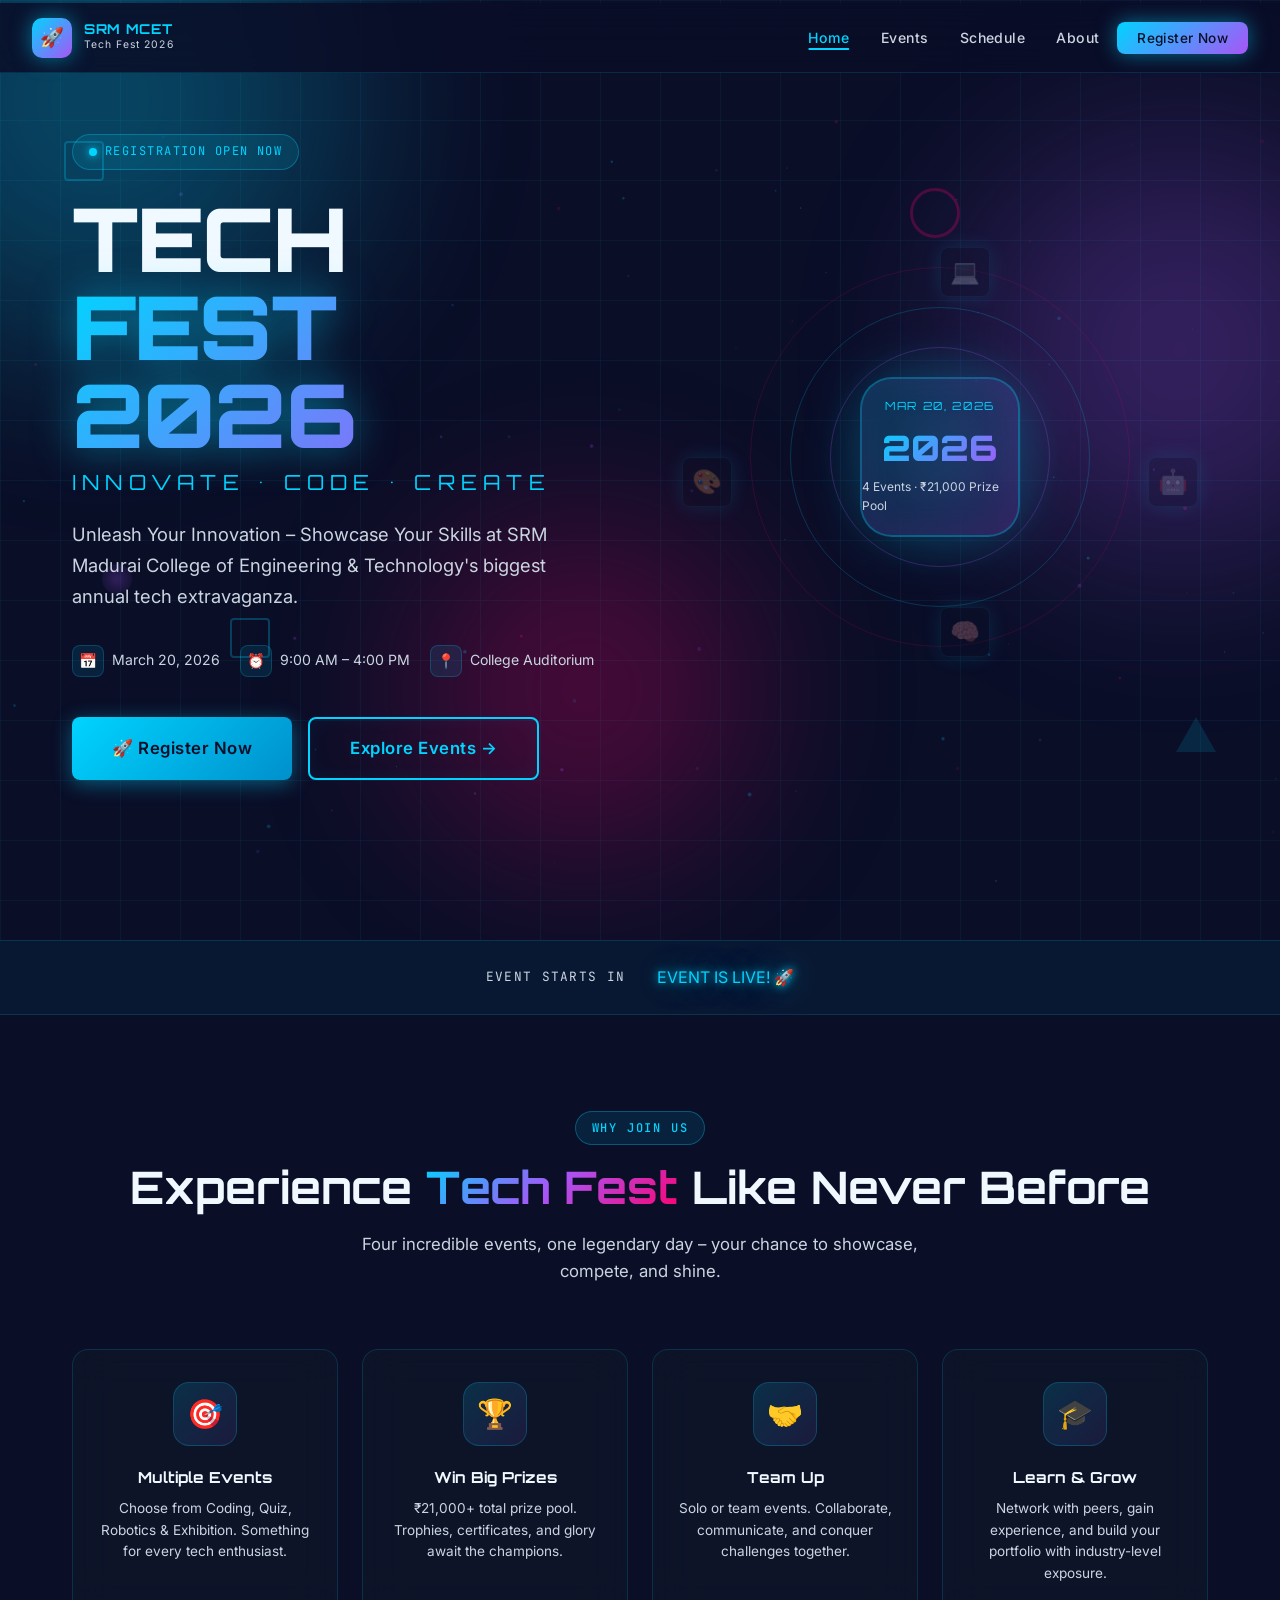
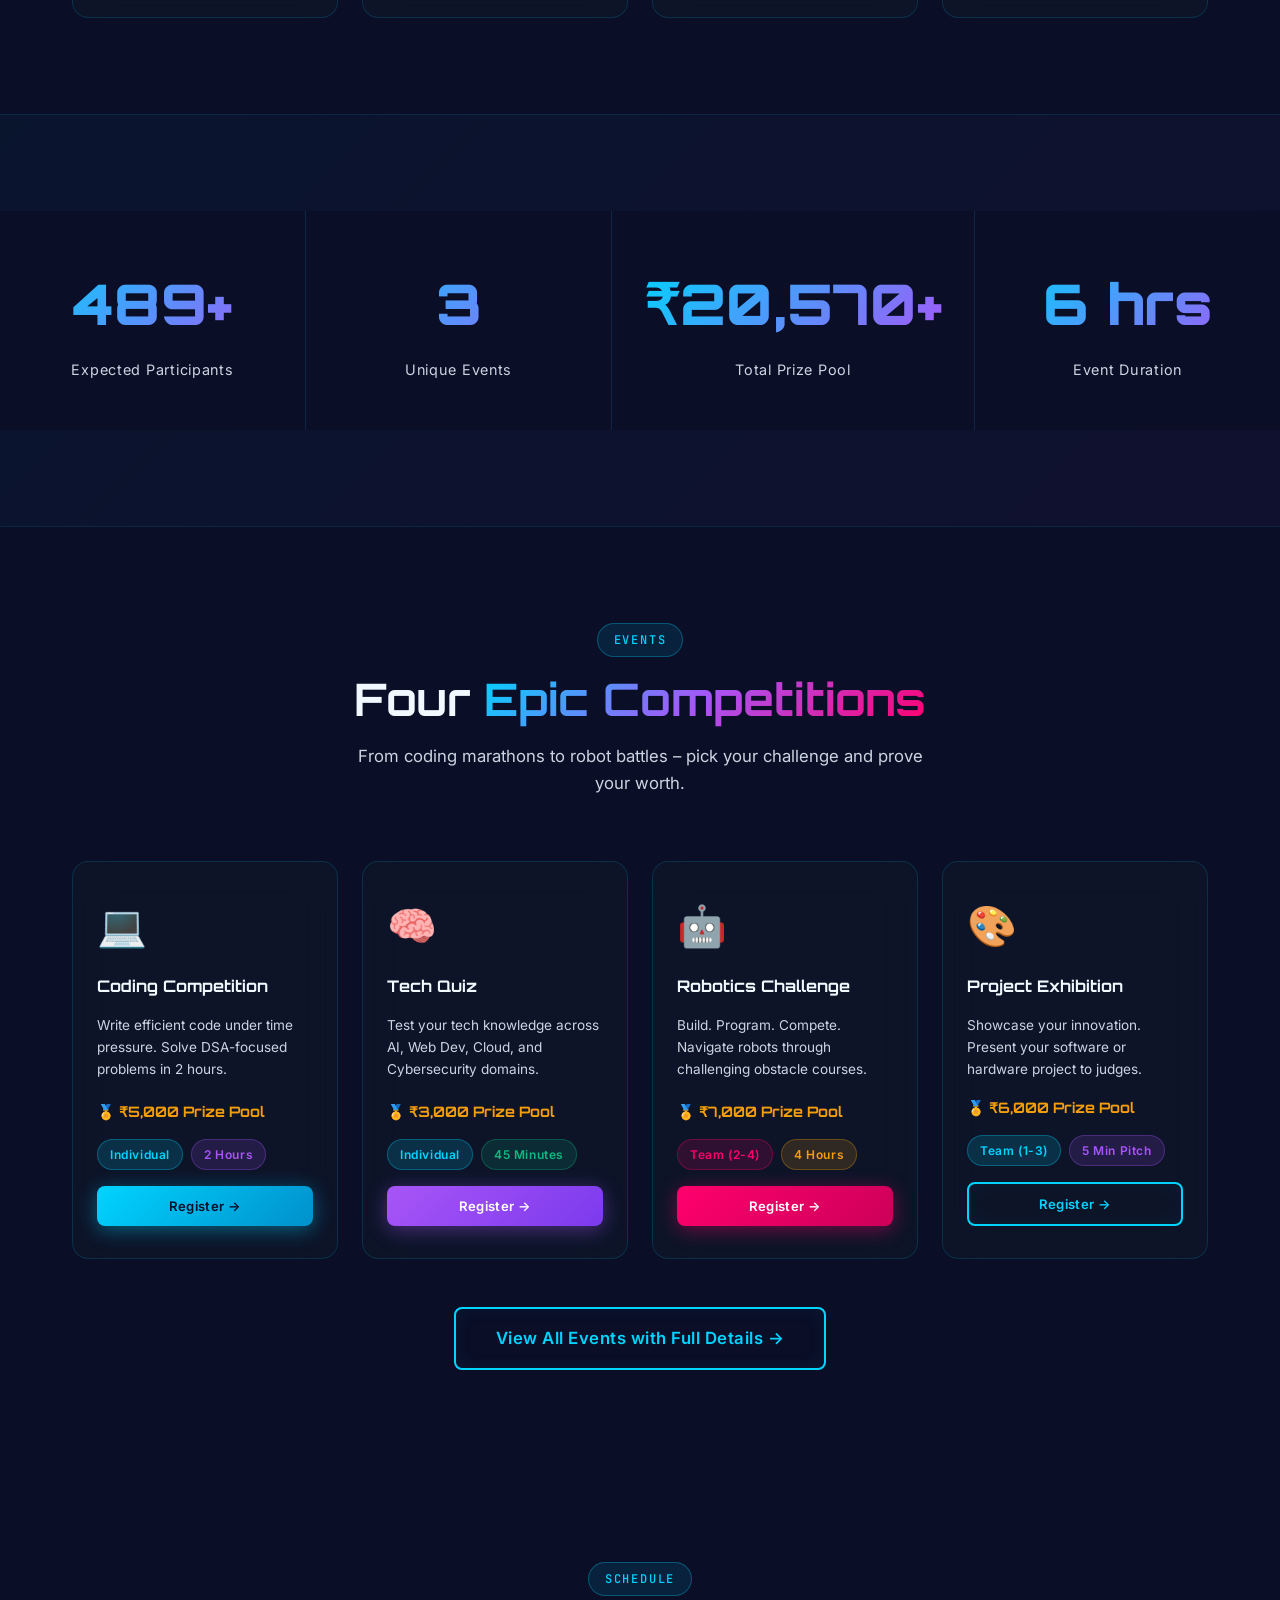
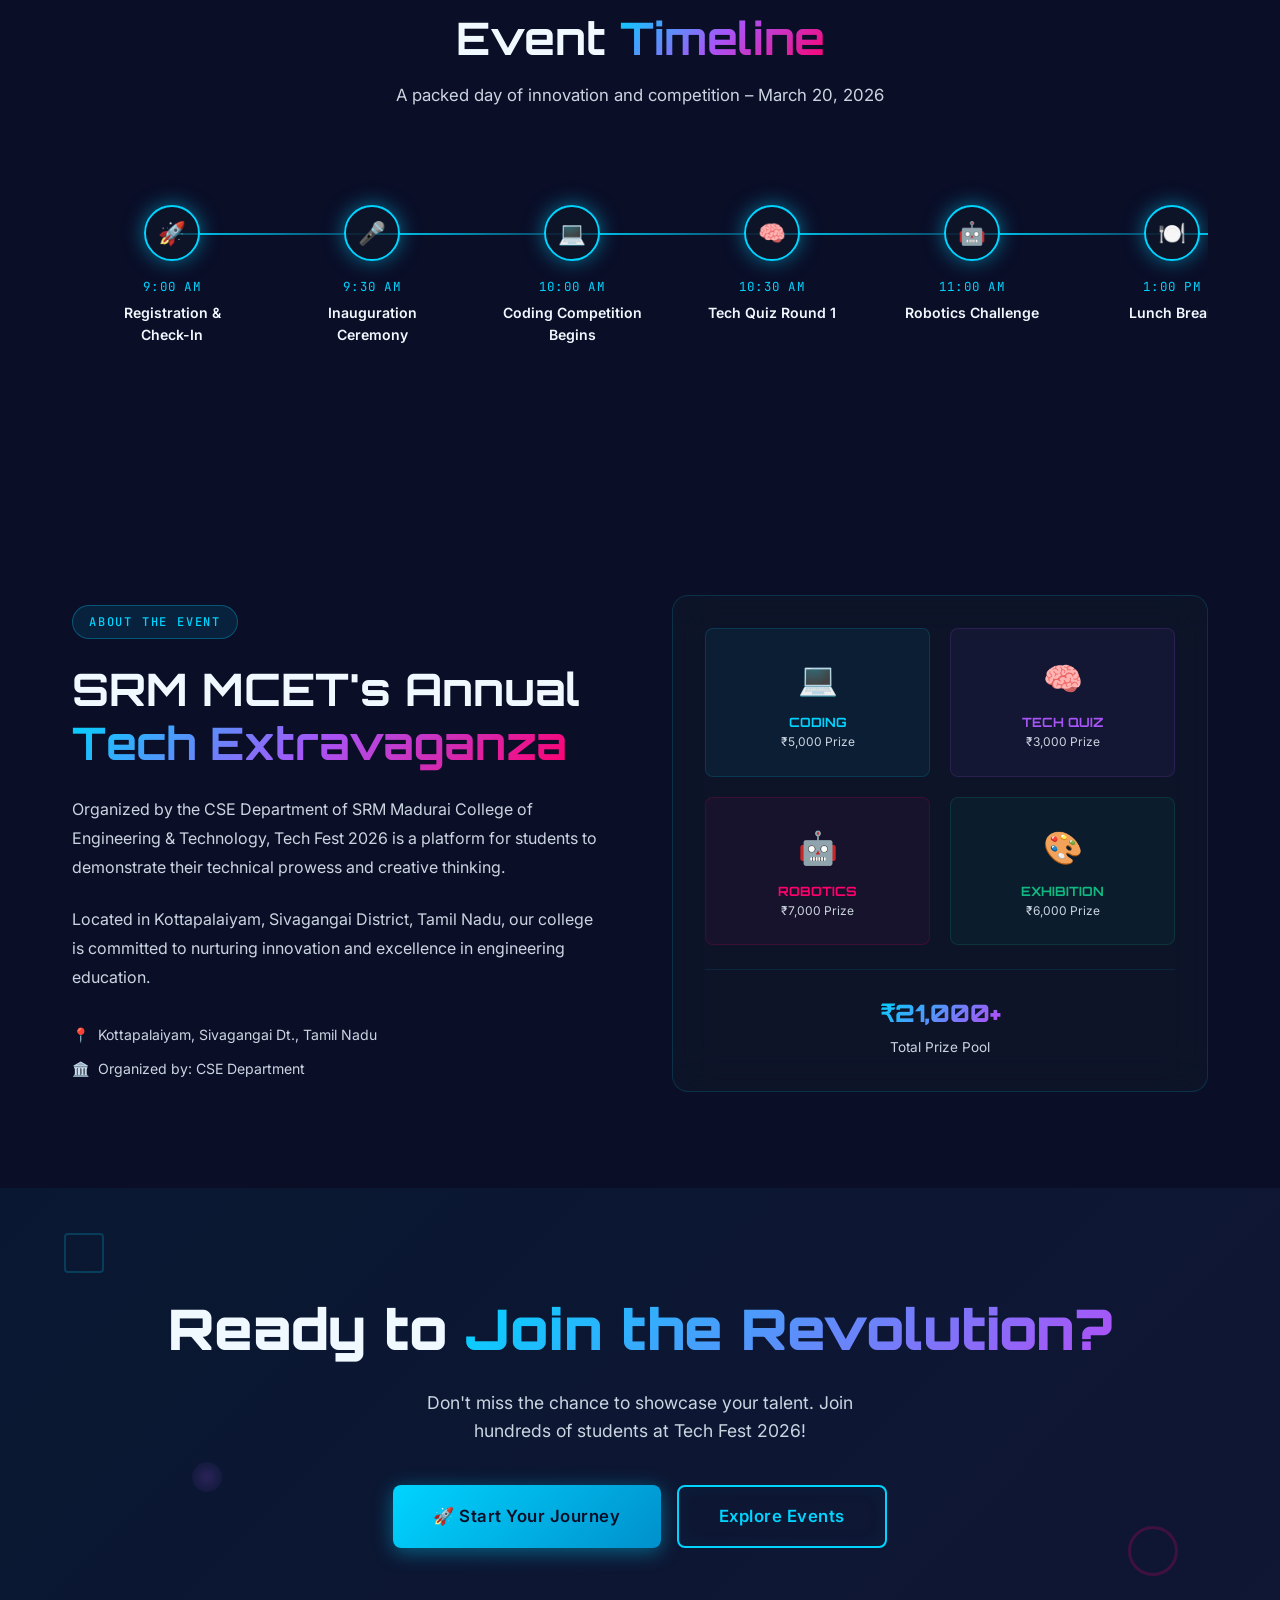
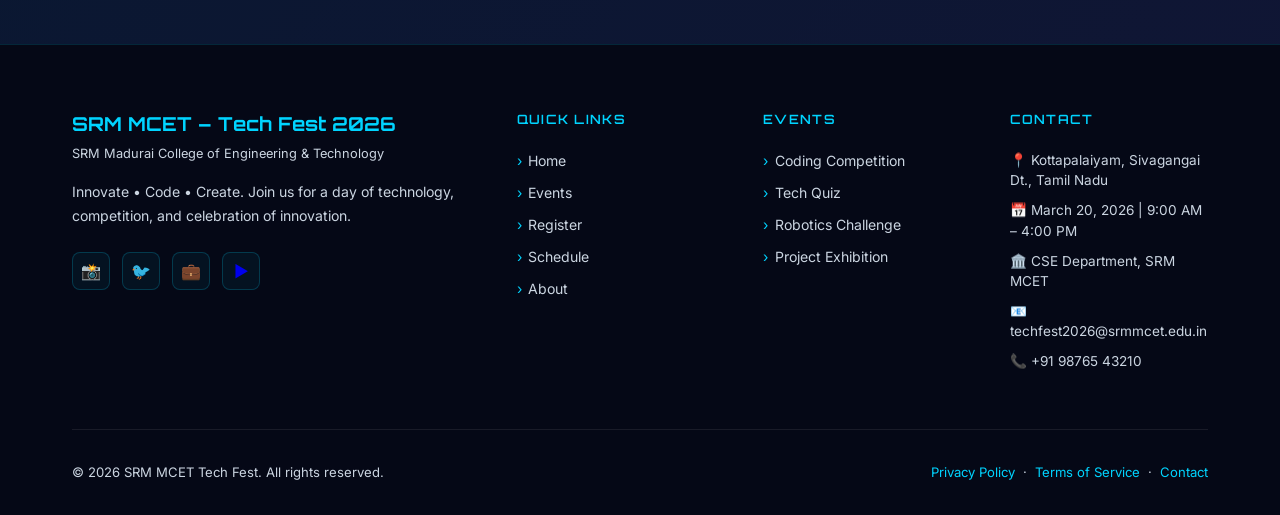
==== index.html @ eaa1ae03 "🚀 Tech Fest 2026 - SRM MCET complete website with Firebase integration" ====
<!DOCTYPE html>
<html lang="en">
<head>
  <meta charset="UTF-8" />
  <meta name="viewport" content="width=device-width, initial-scale=1.0" />
  <title>Tech Fest 2026 | SRM MCET – Innovate • Code • Create</title>
  <meta name="description" content="Join Tech Fest 2026 at SRM Madurai College of Engineering & Technology on March 20, 2026. Compete in Coding, Quiz, Robotics & Project Exhibition!" />
  <link rel="stylesheet" href="styles.css" />
  <style>
    /* ── Hero ── */
    .hero {
      min-height: 100vh;
      display: flex;
      align-items: center;
      position: relative;
      overflow: hidden;
      padding-top: 70px;
    }

    .hero-bg {
      position: absolute;
      inset: 0;
      z-index: 0;
    }

    .hero-grid {
      position: absolute; inset: 0;
      background-image:
        linear-gradient(rgba(0,212,255,0.06) 1px, transparent 1px),
        linear-gradient(90deg, rgba(0,212,255,0.06) 1px, transparent 1px);
      background-size: 60px 60px;
      animation: gridMove 20s linear infinite;
    }

    @keyframes gridMove {
      0% { background-position: 0 0; }
      100% { background-position: 60px 60px; }
    }

    .hero-parallax {
      position: absolute; inset: 0;
      will-change: transform, opacity;
    }

    .hero-content {
      position: relative;
      z-index: 2;
      max-width: 1200px;
      margin: 0 auto;
      padding: 0 2rem;
      display: grid;
      grid-template-columns: 1fr 1fr;
      gap: 4rem;
      align-items: center;
    }

    .hero-left { padding: 4rem 0; }

    .hero-badge {
      display: inline-flex;
      align-items: center;
      gap: 0.5rem;
      font-family: var(--font-mono);
      font-size: 0.75rem;
      color: var(--primary);
      background: rgba(0,212,255,0.1);
      border: 1px solid rgba(0,212,255,0.3);
      padding: 0.45rem 1rem;
      border-radius: 20px;
      letter-spacing: 0.12em;
      text-transform: uppercase;
      margin-bottom: 1.5rem;
      animation: pulseBorder 3s ease-in-out infinite;
    }

    .hero-badge-dot {
      width: 8px; height: 8px;
      background: var(--primary);
      border-radius: 50%;
      box-shadow: 0 0 8px var(--primary);
      animation: floatSoft 1.5s ease-in-out infinite;
    }

    .hero-title {
      font-family: var(--font-display);
      font-size: clamp(2.8rem, 7vw, 5.5rem);
      font-weight: 900;
      line-height: 1.0;
      margin-bottom: 0.5rem;
      letter-spacing: -0.02em;
    }

    .hero-title .line-1 { color: var(--text); display: block; }
    .hero-title .line-2 {
      display: block;
      background: linear-gradient(135deg, var(--primary) 0%, var(--secondary) 50%, var(--accent) 100%);
      -webkit-background-clip: text;
      -webkit-text-fill-color: transparent;
      background-clip: text;
      background-size: 200% auto;
      animation: gradientShift 4s ease infinite;
      filter: drop-shadow(0 0 20px rgba(0,212,255,0.5));
    }

    .hero-subtitle {
      font-family: var(--font-display);
      font-size: clamp(1rem, 2vw, 1.3rem);
      font-weight: 400;
      color: var(--primary);
      letter-spacing: 0.3em;
      text-transform: uppercase;
      margin-bottom: 1.25rem;
    }

    .hero-tagline {
      font-size: clamp(1rem, 2vw, 1.15rem);
      color: var(--text-muted);
      line-height: 1.7;
      margin-bottom: 2rem;
      max-width: 480px;
    }

    .hero-meta {
      display: flex;
      flex-wrap: wrap;
      gap: 1.25rem;
      margin-bottom: 2.5rem;
    }

    .hero-meta-item {
      display: flex;
      align-items: center;
      gap: 0.5rem;
      font-size: 0.88rem;
      color: var(--text-muted);
    }

    .hero-meta-item .icon {
      width: 32px; height: 32px;
      background: rgba(0,212,255,0.1);
      border: 1px solid rgba(0,212,255,0.2);
      border-radius: var(--radius-sm);
      display: flex; align-items: center; justify-content: center;
      font-size: 0.9rem;
    }

    .hero-ctas {
      display: flex;
      flex-wrap: wrap;
      gap: 1rem;
    }

    /* ── Hero Right: 3D Floating Visual ── */
    .hero-right {
      position: relative;
      display: flex;
      align-items: center;
      justify-content: center;
      height: 480px;
    }

    .hero-center-glow {
      width: 250px; height: 250px;
      background: radial-gradient(circle, rgba(0,212,255,0.15) 0%, transparent 70%);
      border-radius: 50%;
      position: absolute;
      animation: floatSoft 4s ease-in-out infinite;
    }

    .hero-ring {
      position: absolute;
      border-radius: 50%;
      border: 1px solid;
      animation: spin linear infinite;
    }

    .hero-ring-1 {
      width: 300px; height: 300px;
      border-color: rgba(0,212,255,0.2);
      animation-duration: 20s;
    }

    .hero-ring-2 {
      width: 220px; height: 220px;
      border-color: rgba(168,85,247,0.25);
      animation-duration: 14s;
      animation-direction: reverse;
    }

    .hero-ring-3 {
      width: 380px; height: 380px;
      border-color: rgba(255,0,110,0.15);
      animation-duration: 28s;
    }

    .hero-orbit-item {
      position: absolute;
      width: 50px; height: 50px;
      background: var(--card-bg);
      border: 1px solid rgba(0,212,255,0.3);
      border-radius: var(--radius-sm);
      display: flex; align-items: center; justify-content: center;
      font-size: 1.5rem;
      backdrop-filter: blur(10px);
      box-shadow: var(--glow-primary);
      animation: floatSoft 3s ease-in-out infinite;
    }

    .orbit-1 { top: 30px; left: 50%; animation-delay: 0s; }
    .orbit-2 { top: 50%; right: 10px; animation-delay: 0.7s; }
    .orbit-3 { bottom: 40px; left: 50%; animation-delay: 1.4s; }
    .orbit-4 { top: 50%; left: 10px; animation-delay: 2.1s; }

    .hero-center-badge {
      width: 160px; height: 160px;
      background: linear-gradient(135deg, rgba(0,212,255,0.15), rgba(168,85,247,0.15));
      border: 2px solid rgba(0,212,255,0.3);
      border-radius: var(--radius-xl);
      display: flex;
      flex-direction: column;
      align-items: center;
      justify-content: center;
      backdrop-filter: blur(20px);
      box-shadow: 0 0 60px rgba(0,212,255,0.2), inset 0 0 40px rgba(168,85,247,0.1);
      animation: floatSoft 5s ease-in-out infinite;
      z-index: 2;
    }

    .hero-center-badge .date {
      font-family: var(--font-display);
      font-size: 0.7rem;
      color: var(--primary);
      letter-spacing: 0.15em;
      text-transform: uppercase;
      margin-bottom: 0.25rem;
    }

    .hero-center-badge .year {
      font-family: var(--font-display);
      font-size: 2.2rem;
      font-weight: 900;
      background: linear-gradient(135deg, var(--primary), var(--secondary));
      -webkit-background-clip: text;
      -webkit-text-fill-color: transparent;
      background-clip: text;
    }

    .hero-center-badge .event-count {
      font-size: 0.75rem;
      color: var(--text-muted);
    }

    /* ── Countdown Banner ── */
    .countdown-banner {
      background: rgba(0,212,255,0.05);
      border-top: 1px solid rgba(0,212,255,0.15);
      border-bottom: 1px solid rgba(0,212,255,0.15);
      padding: 1.5rem 2rem;
      display: flex;
      justify-content: center;
      align-items: center;
      gap: 2rem;
      flex-wrap: wrap;
    }

    .countdown-label {
      font-family: var(--font-mono);
      font-size: 0.8rem;
      color: var(--text-muted);
      letter-spacing: 0.1em;
      text-transform: uppercase;
    }

    #countdown {
      display: flex;
      gap: 1.5rem;
    }

    .countdown-unit {
      display: flex;
      flex-direction: column;
      align-items: center;
      gap: 0.2rem;
    }

    .countdown-num {
      font-family: var(--font-display);
      font-size: 2.2rem;
      font-weight: 700;
      color: var(--primary);
      text-shadow: 0 0 20px rgba(0,212,255,0.6);
      min-width: 2.5ch;
      text-align: center;
    }

    .countdown-unit-label {
      font-family: var(--font-mono);
      font-size: 0.65rem;
      color: var(--text-muted);
      letter-spacing: 0.15em;
      text-transform: uppercase;
    }

    /* ── Features ── */
    .features-grid {
      display: grid;
      grid-template-columns: repeat(4, 1fr);
      gap: 1.5rem;
    }

    .feature-card {
      padding: 2rem 1.5rem;
      text-align: center;
    }

    .feature-icon {
      width: 64px; height: 64px;
      margin: 0 auto 1.25rem;
      background: linear-gradient(135deg, rgba(0,212,255,0.15), rgba(168,85,247,0.1));
      border: 1px solid rgba(0,212,255,0.2);
      border-radius: var(--radius-md);
      display: flex; align-items: center; justify-content: center;
      font-size: 1.8rem;
      transition: var(--transition);
    }

    .feature-card:hover .feature-icon {
      transform: scale(1.15) rotate(-5deg);
      box-shadow: var(--glow-primary);
      border-color: var(--primary);
    }

    .feature-title {
      font-family: var(--font-display);
      font-size: 0.95rem;
      font-weight: 700;
      color: var(--text);
      margin-bottom: 0.5rem;
    }

    .feature-desc {
      font-size: 0.85rem;
      color: var(--text-muted);
      line-height: 1.6;
    }

    /* ── Stats ── */
    .stats-section {
      background: linear-gradient(135deg, rgba(0,212,255,0.03), rgba(168,85,247,0.03));
      border-top: 1px solid rgba(0,212,255,0.1);
      border-bottom: 1px solid rgba(0,212,255,0.1);
    }

    .stats-grid {
      display: grid;
      grid-template-columns: repeat(4, 1fr);
      gap: 1px;
      background: rgba(0,212,255,0.1);
    }

    .stat-item {
      background: var(--dark);
      padding: 3rem 2rem;
      text-align: center;
    }

    .stat-number {
      font-family: var(--font-display);
      font-size: clamp(2rem, 5vw, 3.5rem);
      font-weight: 900;
      background: linear-gradient(135deg, var(--primary), var(--secondary));
      -webkit-background-clip: text;
      -webkit-text-fill-color: transparent;
      background-clip: text;
      display: block;
      margin-bottom: 0.5rem;
    }

    .stat-label {
      font-size: 0.9rem;
      color: var(--text-muted);
      letter-spacing: 0.05em;
    }

    /* ── Timeline ── */
    .timeline-section { background: transparent; }

    .timeline-scroll {
      overflow-x: auto;
      padding-bottom: 1.5rem;
      -ms-overflow-style: none;
      scrollbar-width: none;
    }

    .timeline-scroll::-webkit-scrollbar { display: none; }

    .timeline-track {
      display: flex;
      gap: 0;
      min-width: max-content;
      padding: 2rem 0;
    }

    .timeline-item {
      display: flex;
      flex-direction: column;
      align-items: center;
      position: relative;
      min-width: 200px;
    }

    .timeline-item::before {
      content: '';
      position: absolute;
      top: 28px;
      left: 50%;
      right: -50%;
      height: 2px;
      background: linear-gradient(90deg, var(--primary), rgba(0,212,255,0.2));
    }

    .timeline-item:last-child::before { display: none; }

    .timeline-dot {
      width: 56px; height: 56px;
      border-radius: 50%;
      background: var(--card-bg);
      border: 2px solid var(--primary);
      display: flex; align-items: center; justify-content: center;
      font-size: 1.4rem;
      margin-bottom: 1rem;
      box-shadow: var(--glow-primary);
      z-index: 1;
      position: relative;
      transition: var(--transition);
    }

    .timeline-item:hover .timeline-dot {
      transform: scale(1.15);
      box-shadow: 0 0 30px rgba(0,212,255,0.6);
    }

    .timeline-time {
      font-family: var(--font-mono);
      font-size: 0.78rem;
      color: var(--primary);
      letter-spacing: 0.1em;
      margin-bottom: 0.3rem;
      text-align: center;
    }

    .timeline-event-name {
      font-size: 0.88rem;
      font-weight: 600;
      color: var(--text);
      text-align: center;
      max-width: 140px;
    }

    /* ── Events Preview Cards ── */
    .preview-events-grid {
      display: grid;
      grid-template-columns: repeat(4, 1fr);
      gap: 1.5rem;
    }

    .preview-event-card {
      padding: 2rem 1.5rem;
      display: flex;
      flex-direction: column;
      gap: 1rem;
    }

    .preview-event-icon {
      font-size: 2.5rem;
      animation: floatSoft 3s ease-in-out infinite;
    }

    .preview-event-title {
      font-family: var(--font-display);
      font-size: 1rem;
      font-weight: 700;
      color: var(--text);
    }

    .preview-event-desc {
      font-size: 0.85rem;
      color: var(--text-muted);
      line-height: 1.6;
      flex: 1;
    }

    .preview-event-prize {
      display: flex;
      align-items: center;
      gap: 0.5rem;
      font-family: var(--font-display);
      font-size: 0.9rem;
      font-weight: 700;
      color: var(--warning);
    }

    /* ── CTA Banner ── */
    .cta-banner {
      position: relative;
      overflow: hidden;
      text-align: center;
      padding: 6rem 2rem;
    }

    .cta-banner-bg {
      position: absolute; inset: 0;
      background: linear-gradient(135deg, rgba(0,212,255,0.05), rgba(168,85,247,0.08), rgba(255,0,110,0.05));
      background-size: 400% 400%;
      animation: gradientShift 8s ease infinite;
    }

    .cta-banner-title {
      font-family: var(--font-display);
      font-size: clamp(2rem, 5vw, 3.5rem);
      font-weight: 900;
      color: var(--text);
      margin-bottom: 1rem;
      position: relative;
    }

    .cta-banner-subtitle {
      font-size: 1.1rem;
      color: var(--text-muted);
      max-width: 500px;
      margin: 0 auto 2.5rem;
      position: relative;
    }

    .cta-btns {
      display: flex;
      justify-content: center;
      gap: 1rem;
      flex-wrap: wrap;
      position: relative;
    }

    /* ── Float Shapes ── */
    .float-shape {
      position: absolute;
      pointer-events: none;
      z-index: 1;
      opacity: 0.25;
    }

    .shape-cube {
      width: 40px; height: 40px;
      border: 2px solid var(--primary);
      border-radius: 4px;
      animation: float1 6s ease-in-out infinite;
    }

    .shape-sphere {
      width: 30px; height: 30px;
      background: radial-gradient(circle, var(--secondary), transparent);
      border-radius: 50%;
      animation: float2 8s ease-in-out infinite;
    }

    .shape-ring {
      width: 50px; height: 50px;
      border: 3px solid var(--accent);
      border-radius: 50%;
      animation: float3 10s ease-in-out infinite;
    }

    .shape-triangle {
      width: 0; height: 0;
      border-left: 20px solid transparent;
      border-right: 20px solid transparent;
      border-bottom: 35px solid rgba(0,212,255,0.5);
      animation: float1 7s ease-in-out infinite reverse;
    }

    @media (max-width: 1024px) {
      .features-grid { grid-template-columns: repeat(2, 1fr); }
      .stats-grid { grid-template-columns: repeat(2, 1fr); }
      .preview-events-grid { grid-template-columns: repeat(2, 1fr); }
    }

    @media (max-width: 768px) {
      .hero-content { grid-template-columns: 1fr; text-align: center; gap: 2rem; }
      .hero-right { display: none; }
      .hero-tagline { margin: 0 auto 2rem; }
      .hero-meta { justify-content: center; }
      .hero-ctas { justify-content: center; }
      .features-grid { grid-template-columns: repeat(2, 1fr); }
      .stats-grid { grid-template-columns: repeat(2, 1fr); }
      .preview-events-grid { grid-template-columns: 1fr; }
      .countdown-banner { gap: 1rem; }
      #countdown { gap: 1rem; }
      .countdown-num { font-size: 1.6rem; }
    }
  </style>
</head>
<body>
  <!-- Scroll Progress -->
  <div id="scroll-progress"></div>

  <!-- Particle Canvas -->
  <canvas id="particles-canvas"></canvas>

  <!-- Navigation -->
  <nav class="navbar">
    <a href="index.html" class="nav-brand">
      <div class="brand-icon">🚀</div>
      <div class="brand-text">
        <span class="brand-name">SRM MCET</span>
        <span class="brand-sub">Tech Fest 2026</span>
      </div>
    </a>

    <ul class="nav-links">
      <li><a href="index.html">Home</a></li>
      <li><a href="events.html">Events</a></li>
      <li><a href="index.html#timeline">Schedule</a></li>
      <li><a href="index.html#about">About</a></li>
      <li><a href="register.html" class="btn-primary-sm">Register Now</a></li>
    </ul>

    <button class="hamburger" aria-label="Toggle menu" id="hamburger">
      <span></span><span></span><span></span>
    </button>
  </nav>

  <div class="mobile-menu" id="mobile-menu">
    <a href="index.html">Home</a>
    <a href="events.html">Events</a>
    <a href="index.html#timeline">Schedule</a>
    <a href="index.html#about">About</a>
    <a href="register.html" style="color:var(--primary);font-weight:700;">Register Now →</a>
  </div>

  <!-- ── HERO ── -->
  <section class="hero" id="home">
    <div class="hero-bg">
      <div class="hero-grid"></div>
      <div class="orb orb-1"></div>
      <div class="orb orb-2"></div>
      <div class="orb orb-3"></div>

      <!-- Floating shapes -->
      <div class="float-shape shape-cube" style="top:15%;left:5%;"></div>
      <div class="float-shape shape-sphere" style="top:60%;left:8%;"></div>
      <div class="float-shape shape-ring" style="top:20%;right:25%;"></div>
      <div class="float-shape shape-triangle" style="bottom:20%;right:5%;"></div>
      <div class="float-shape shape-cube" style="bottom:30%;left:18%;animation-delay:-3s;"></div>
    </div>

    <div class="hero-parallax" id="hero-parallax"></div>

    <div class="hero-content">
      <div class="hero-left scroll-reveal">
        <div class="hero-badge">
          <div class="hero-badge-dot"></div>
          Registration Open Now
        </div>

        <h1 class="hero-title">
          <span class="line-1">TECH</span>
          <span class="line-2">FEST 2026</span>
        </h1>

        <p class="hero-subtitle">Innovate &bull; Code &bull; Create</p>
        <p class="hero-tagline">Unleash Your Innovation – Showcase Your Skills at SRM Madurai College of Engineering &amp; Technology's biggest annual tech extravaganza.</p>

        <div class="hero-meta">
          <div class="hero-meta-item">
            <div class="icon">📅</div>
            <span>March 20, 2026</span>
          </div>
          <div class="hero-meta-item">
            <div class="icon">⏰</div>
            <span>9:00 AM – 4:00 PM</span>
          </div>
          <div class="hero-meta-item">
            <div class="icon">📍</div>
            <span>College Auditorium</span>
          </div>
        </div>

        <div class="hero-ctas">
          <a href="register.html" class="btn btn-primary btn-lg">🚀 Register Now</a>
          <a href="events.html" class="btn btn-secondary btn-lg">Explore Events →</a>
        </div>
      </div>

      <!-- Hero Right Visual -->
      <div class="hero-right">
        <div class="hero-ring hero-ring-3"></div>
        <div class="hero-ring hero-ring-1"></div>
        <div class="hero-ring hero-ring-2"></div>

        <div class="hero-orbit-item orbit-1 float-shape">💻</div>
        <div class="hero-orbit-item orbit-2 float-shape">🤖</div>
        <div class="hero-orbit-item orbit-3 float-shape">🧠</div>
        <div class="hero-orbit-item orbit-4 float-shape">🎨</div>

        <div class="hero-center-glow"></div>
        <div class="hero-center-badge">
          <span class="date">Mar 20, 2026</span>
          <span class="year">2026</span>
          <span class="event-count">4 Events · ₹21,000 Prize Pool</span>
        </div>
      </div>
    </div>
  </section>

  <!-- ── COUNTDOWN ── -->
  <div class="countdown-banner">
    <span class="countdown-label">Event Starts In</span>
    <div id="countdown">
      <div class="countdown-unit">
        <span class="countdown-num" data-unit="days">00</span>
        <span class="countdown-unit-label">Days</span>
      </div>
      <div class="countdown-unit">
        <span class="countdown-num" data-unit="hours">00</span>
        <span class="countdown-unit-label">Hours</span>
      </div>
      <div class="countdown-unit">
        <span class="countdown-num" data-unit="minutes">00</span>
        <span class="countdown-unit-label">Minutes</span>
      </div>
      <div class="countdown-unit">
        <span class="countdown-num" data-unit="seconds">00</span>
        <span class="countdown-unit-label">Seconds</span>
      </div>
    </div>
  </div>

  <!-- ── FEATURES ── -->
  <section id="features">
    <div class="container">
      <div class="section-header scroll-reveal">
        <div class="section-badge">Why Join Us</div>
        <h2 class="section-title">Experience <span class="gradient-text">Tech Fest</span> Like Never Before</h2>
        <p class="section-subtitle">Four incredible events, one legendary day – your chance to showcase, compete, and shine.</p>
      </div>

      <div class="features-grid">
        <div class="glass-card feature-card scroll-reveal delay-100 magnetic-card">
          <div class="feature-icon">🎯</div>
          <div class="feature-title">Multiple Events</div>
          <p class="feature-desc">Choose from Coding, Quiz, Robotics & Exhibition. Something for every tech enthusiast.</p>
        </div>
        <div class="glass-card feature-card scroll-reveal delay-200 magnetic-card">
          <div class="feature-icon">🏆</div>
          <div class="feature-title">Win Big Prizes</div>
          <p class="feature-desc">₹21,000+ total prize pool. Trophies, certificates, and glory await the champions.</p>
        </div>
        <div class="glass-card feature-card scroll-reveal delay-300 magnetic-card">
          <div class="feature-icon">🤝</div>
          <div class="feature-title">Team Up</div>
          <p class="feature-desc">Solo or team events. Collaborate, communicate, and conquer challenges together.</p>
        </div>
        <div class="glass-card feature-card scroll-reveal delay-400 magnetic-card">
          <div class="feature-icon">🎓</div>
          <div class="feature-title">Learn & Grow</div>
          <p class="feature-desc">Network with peers, gain experience, and build your portfolio with industry-level exposure.</p>
        </div>
      </div>
    </div>
  </section>

  <!-- ── STATS ── -->
  <section class="stats-section" id="stats">
    <div class="stats-grid">
      <div class="stat-item scroll-scale">
        <span class="stat-number" data-counter="500" data-suffix="+">0</span>
        <span class="stat-label">Expected Participants</span>
      </div>
      <div class="stat-item scroll-scale delay-100">
        <span class="stat-number" data-counter="4">0</span>
        <span class="stat-label">Unique Events</span>
      </div>
      <div class="stat-item scroll-scale delay-200">
        <span class="stat-number" data-counter="21000" data-prefix="₹" data-suffix="+">0</span>
        <span class="stat-label">Total Prize Pool</span>
      </div>
      <div class="stat-item scroll-scale delay-300">
        <span class="stat-number" data-counter="7" data-suffix=" hrs">0</span>
        <span class="stat-label">Event Duration</span>
      </div>
    </div>
  </section>

  <!-- ── EVENTS PREVIEW ── -->
  <section id="events-preview">
    <div class="container">
      <div class="section-header scroll-reveal">
        <div class="section-badge">Events</div>
        <h2 class="section-title">Four <span class="gradient-text">Epic Competitions</span></h2>
        <p class="section-subtitle">From coding marathons to robot battles – pick your challenge and prove your worth.</p>
      </div>

      <div class="preview-events-grid">
        <div class="glass-card preview-event-card scroll-reveal delay-100 magnetic-card">
          <div class="preview-event-icon">💻</div>
          <div class="preview-event-title">Coding Competition</div>
          <p class="preview-event-desc">Write efficient code under time pressure. Solve DSA-focused problems in 2 hours.</p>
          <div class="preview-event-prize">🏅 ₹5,000 Prize Pool</div>
          <div style="display:flex;gap:0.5rem;flex-wrap:wrap;">
            <span class="tag tag-cyan">Individual</span>
            <span class="tag tag-purple">2 Hours</span>
          </div>
          <a href="register-coding.html" class="btn btn-primary btn-sm">Register →</a>
        </div>

        <div class="glass-card preview-event-card scroll-reveal delay-200 magnetic-card">
          <div class="preview-event-icon">🧠</div>
          <div class="preview-event-title">Tech Quiz</div>
          <p class="preview-event-desc">Test your tech knowledge across AI, Web Dev, Cloud, and Cybersecurity domains.</p>
          <div class="preview-event-prize">🏅 ₹3,000 Prize Pool</div>
          <div style="display:flex;gap:0.5rem;flex-wrap:wrap;">
            <span class="tag tag-cyan">Individual</span>
            <span class="tag tag-green">45 Minutes</span>
          </div>
          <a href="register-quiz.html" class="btn btn-purple btn-sm">Register →</a>
        </div>

        <div class="glass-card preview-event-card scroll-reveal delay-300 magnetic-card">
          <div class="preview-event-icon">🤖</div>
          <div class="preview-event-title">Robotics Challenge</div>
          <p class="preview-event-desc">Build. Program. Compete. Navigate robots through challenging obstacle courses.</p>
          <div class="preview-event-prize">🏅 ₹7,000 Prize Pool</div>
          <div style="display:flex;gap:0.5rem;flex-wrap:wrap;">
            <span class="tag tag-pink">Team (2-4)</span>
            <span class="tag tag-amber">4 Hours</span>
          </div>
          <a href="register-robotics.html" class="btn btn-accent btn-sm">Register →</a>
        </div>

        <div class="glass-card preview-event-card scroll-reveal delay-400 magnetic-card">
          <div class="preview-event-icon">🎨</div>
          <div class="preview-event-title">Project Exhibition</div>
          <p class="preview-event-desc">Showcase your innovation. Present your software or hardware project to judges.</p>
          <div class="preview-event-prize">🏅 ₹6,000 Prize Pool</div>
          <div style="display:flex;gap:0.5rem;flex-wrap:wrap;">
            <span class="tag tag-cyan">Team (1-3)</span>
            <span class="tag tag-purple">5 Min Pitch</span>
          </div>
          <a href="register-exhibition.html" class="btn btn-secondary btn-sm">Register →</a>
        </div>
      </div>

      <div style="text-align:center;margin-top:3rem;" class="scroll-reveal">
        <a href="events.html" class="btn btn-secondary btn-lg">View All Events with Full Details →</a>
      </div>
    </div>
  </section>

  <!-- ── TIMELINE ── -->
  <section id="timeline">
    <div class="container">
      <div class="section-header scroll-reveal">
        <div class="section-badge">Schedule</div>
        <h2 class="section-title">Event <span class="gradient-text">Timeline</span></h2>
        <p class="section-subtitle">A packed day of innovation and competition – March 20, 2026</p>
      </div>

      <div class="timeline-scroll scroll-reveal">
        <div class="timeline-track">
          <div class="timeline-item">
            <div class="timeline-dot">🚀</div>
            <div class="timeline-time">9:00 AM</div>
            <div class="timeline-event-name">Registration & Check-In</div>
          </div>
          <div class="timeline-item">
            <div class="timeline-dot">🎤</div>
            <div class="timeline-time">9:30 AM</div>
            <div class="timeline-event-name">Inauguration Ceremony</div>
          </div>
          <div class="timeline-item">
            <div class="timeline-dot">💻</div>
            <div class="timeline-time">10:00 AM</div>
            <div class="timeline-event-name">Coding Competition Begins</div>
          </div>
          <div class="timeline-item">
            <div class="timeline-dot">🧠</div>
            <div class="timeline-time">10:30 AM</div>
            <div class="timeline-event-name">Tech Quiz Round 1</div>
          </div>
          <div class="timeline-item">
            <div class="timeline-dot">🤖</div>
            <div class="timeline-time">11:00 AM</div>
            <div class="timeline-event-name">Robotics Challenge</div>
          </div>
          <div class="timeline-item">
            <div class="timeline-dot">🍽️</div>
            <div class="timeline-time">1:00 PM</div>
            <div class="timeline-event-name">Lunch Break</div>
          </div>
          <div class="timeline-item">
            <div class="timeline-dot">🎨</div>
            <div class="timeline-time">2:00 PM</div>
            <div class="timeline-event-name">Project Exhibition</div>
          </div>
          <div class="timeline-item">
            <div class="timeline-dot">🏆</div>
            <div class="timeline-time">3:30 PM</div>
            <div class="timeline-event-name">Prize Distribution & Closing</div>
          </div>
        </div>
      </div>
    </div>
  </section>

  <!-- ── ABOUT ── -->
  <section id="about">
    <div class="container">
      <div style="display:grid;grid-template-columns:1fr 1fr;gap:4rem;align-items:center;" class="about-grid">
        <div class="scroll-reveal-left">
          <div class="section-badge" style="display:inline-block;margin-bottom:1.5rem;">About The Event</div>
          <h2 class="section-title" style="text-align:left;margin-bottom:1.5rem;">
            SRM MCET's Annual<br><span class="gradient-text">Tech Extravaganza</span>
          </h2>
          <p style="color:var(--text-muted);line-height:1.8;margin-bottom:1.5rem;">
            Organized by the CSE Department of SRM Madurai College of Engineering & Technology, Tech Fest 2026 is a platform for students to demonstrate their technical prowess and creative thinking.
          </p>
          <p style="color:var(--text-muted);line-height:1.8;margin-bottom:2rem;">
            Located in Kottapalaiyam, Sivagangai District, Tamil Nadu, our college is committed to nurturing innovation and excellence in engineering education.
          </p>
          <div style="display:flex;gap:1rem;flex-wrap:wrap;">
            <div style="display:flex;align-items:center;gap:0.5rem;font-size:0.88rem;color:var(--text-muted);">
              <span style="color:var(--primary);">📍</span> Kottapalaiyam, Sivagangai Dt., Tamil Nadu
            </div>
          </div>
          <div style="display:flex;gap:1rem;flex-wrap:wrap;margin-top:0.75rem;">
            <div style="display:flex;align-items:center;gap:0.5rem;font-size:0.88rem;color:var(--text-muted);">
              <span style="color:var(--primary);">🏛️</span> Organized by: CSE Department
            </div>
          </div>
        </div>

        <div class="scroll-reveal-right">
          <div class="glass-card" style="padding:2rem;animation:floatSoft 4s ease-in-out infinite;">
            <div style="display:grid;grid-template-columns:1fr 1fr;gap:1.25rem;">
              <div style="text-align:center;padding:1.5rem;background:rgba(0,212,255,0.05);border-radius:var(--radius-sm);border:1px solid rgba(0,212,255,0.15);">
                <div style="font-size:2rem;margin-bottom:0.5rem;">💻</div>
                <div style="font-family:var(--font-display);font-size:0.8rem;font-weight:700;color:var(--primary);">CODING</div>
                <div style="font-size:0.75rem;color:var(--text-muted);">₹5,000 Prize</div>
              </div>
              <div style="text-align:center;padding:1.5rem;background:rgba(168,85,247,0.05);border-radius:var(--radius-sm);border:1px solid rgba(168,85,247,0.15);">
                <div style="font-size:2rem;margin-bottom:0.5rem;">🧠</div>
                <div style="font-family:var(--font-display);font-size:0.8rem;font-weight:700;color:var(--secondary);">TECH QUIZ</div>
                <div style="font-size:0.75rem;color:var(--text-muted);">₹3,000 Prize</div>
              </div>
              <div style="text-align:center;padding:1.5rem;background:rgba(255,0,110,0.05);border-radius:var(--radius-sm);border:1px solid rgba(255,0,110,0.15);">
                <div style="font-size:2rem;margin-bottom:0.5rem;">🤖</div>
                <div style="font-family:var(--font-display);font-size:0.8rem;font-weight:700;color:var(--accent);">ROBOTICS</div>
                <div style="font-size:0.75rem;color:var(--text-muted);">₹7,000 Prize</div>
              </div>
              <div style="text-align:center;padding:1.5rem;background:rgba(16,185,129,0.05);border-radius:var(--radius-sm);border:1px solid rgba(16,185,129,0.15);">
                <div style="font-size:2rem;margin-bottom:0.5rem;">🎨</div>
                <div style="font-family:var(--font-display);font-size:0.8rem;font-weight:700;color:var(--success);">EXHIBITION</div>
                <div style="font-size:0.75rem;color:var(--text-muted);">₹6,000 Prize</div>
              </div>
            </div>
            <div style="text-align:center;margin-top:1.5rem;padding-top:1.5rem;border-top:1px solid rgba(0,212,255,0.1);">
              <span style="font-family:var(--font-display);font-size:1.5rem;font-weight:900;" class="gradient-text">₹21,000+</span>
              <span style="color:var(--text-muted);font-size:0.85rem;display:block;margin-top:0.25rem;">Total Prize Pool</span>
            </div>
          </div>
        </div>
      </div>
    </div>
  </section>

  <!-- ── CTA BANNER ── -->
  <section class="cta-banner">
    <div class="cta-banner-bg"></div>
    <!-- Floating shapes -->
    <div class="float-shape shape-cube" style="top:10%;left:5%;opacity:0.2;"></div>
    <div class="float-shape shape-ring" style="bottom:15%;right:8%;opacity:0.2;"></div>
    <div class="float-shape shape-sphere" style="top:60%;left:15%;opacity:0.2;"></div>

    <div class="scroll-reveal">
      <h2 class="cta-banner-title">Ready to <span class="gradient-text">Join the Revolution?</span></h2>
      <p class="cta-banner-subtitle">Don't miss the chance to showcase your talent. Join hundreds of students at Tech Fest 2026!</p>
      <div class="cta-btns">
        <a href="register.html" class="btn btn-primary btn-lg">🚀 Start Your Journey</a>
        <a href="events.html" class="btn btn-secondary btn-lg">Explore Events</a>
      </div>
    </div>
  </section>

  <!-- ── FOOTER ── -->
  <footer class="footer">
    <div class="container">
      <div class="footer-grid">
        <div class="footer-brand">
          <div class="brand-name">SRM MCET – Tech Fest 2026</div>
          <div class="brand-college">SRM Madurai College of Engineering & Technology</div>
          <p class="footer-desc">Innovate • Code • Create. Join us for a day of technology, competition, and celebration of innovation.</p>
          <div class="social-links">
            <a href="#" class="social-link" title="Instagram">📸</a>
            <a href="#" class="social-link" title="Twitter/X">🐦</a>
            <a href="#" class="social-link" title="LinkedIn">💼</a>
            <a href="#" class="social-link" title="YouTube">▶️</a>
          </div>
        </div>

        <div>
          <div class="footer-heading">Quick Links</div>
          <ul class="footer-links">
            <li><a href="index.html">Home</a></li>
            <li><a href="events.html">Events</a></li>
            <li><a href="register.html">Register</a></li>
            <li><a href="index.html#timeline">Schedule</a></li>
            <li><a href="index.html#about">About</a></li>
          </ul>
        </div>

        <div>
          <div class="footer-heading">Events</div>
          <ul class="footer-links">
            <li><a href="register-coding.html">Coding Competition</a></li>
            <li><a href="register-quiz.html">Tech Quiz</a></li>
            <li><a href="register-robotics.html">Robotics Challenge</a></li>
            <li><a href="register-exhibition.html">Project Exhibition</a></li>
          </ul>
        </div>

        <div class="footer-contact">
          <div class="footer-heading">Contact</div>
          <p>📍 Kottapalaiyam, Sivagangai Dt., Tamil Nadu</p>
          <p>📅 March 20, 2026 | 9:00 AM – 4:00 PM</p>
          <p>🏛️ CSE Department, SRM MCET</p>
          <p>📧 techfest2026@srmmcet.edu.in</p>
          <p>📞 +91 98765 43210</p>
        </div>
      </div>

      <div class="footer-bottom">
        <div>© 2026 SRM MCET Tech Fest. All rights reserved.</div>
        <div>
          <a href="#">Privacy Policy</a> &nbsp;·&nbsp;
          <a href="#">Terms of Service</a> &nbsp;·&nbsp;
          <a href="#">Contact</a>
        </div>
      </div>
    </div>
  </footer>

  <script src="main.js"></script>
  <script>
    /* Hero parallax */
    const heroParallax = document.getElementById('hero-parallax');
    if (heroParallax) {
      window.addEventListener('scroll', () => {
        const y = window.scrollY;
        heroParallax.style.transform = `translateY(${y * 0}px)`;
      }, { passive: true });
    }

    /* About grid responsive */
    const aboutGrid = document.querySelector('.about-grid');
    if (aboutGrid) {
      const mq = window.matchMedia('(max-width: 768px)');
      const check = () => {
        aboutGrid.style.gridTemplateColumns = mq.matches ? '1fr' : '1fr 1fr';
      };
      mq.addEventListener('change', check);
      check();
    }
  </script>
</body>
</html>
---- styles.css ----
/* ============================================================
   TECH FEST 2026 — SRM MCET | Global Styles
   ============================================================ */

@import url('https://fonts.googleapis.com/css2?family=Orbitron:wght@400;600;700;900&family=Inter:wght@300;400;500;600;700&family=JetBrains+Mono:wght@400;500&display=swap');

/* ─── CSS Custom Properties ─── */
:root {
  --primary:    #00d4ff;
  --secondary:  #a855f7;
  --accent:     #ff006e;
  --dark:       #0a0e27;
  --dark2:      #0f172a;
  --card-bg:    rgba(15, 23, 42, 0.7);
  --text:       #f0f9ff;
  --text-muted: #cbd5e1;
  --success:    #10b981;
  --warning:    #f59e0b;
  --error:      #ef4444;

  --glow-primary:   0 0 20px rgba(0, 212, 255, 0.5);
  --glow-secondary: 0 0 20px rgba(168, 85, 247, 0.5);
  --glow-accent:    0 0 20px rgba(255, 0, 110, 0.5);

  --font-display: 'Orbitron', sans-serif;
  --font-body:    'Inter', sans-serif;
  --font-mono:    'JetBrains Mono', monospace;

  --radius-sm:  8px;
  --radius-md:  16px;
  --radius-lg:  24px;
  --radius-xl:  32px;

  --transition: all 0.3s cubic-bezier(0.25, 0.46, 0.45, 0.94);
  --transition-slow: all 0.6s cubic-bezier(0.25, 0.46, 0.45, 0.94);
}

/* ─── Reset & Base ─── */
*, *::before, *::after { box-sizing: border-box; margin: 0; padding: 0; }

html { scroll-behavior: smooth; }

body {
  font-family: var(--font-body);
  background: var(--dark);
  color: var(--text);
  overflow-x: hidden;
  line-height: 1.6;
}

::selection { background: var(--primary); color: var(--dark); }

/* ─── Scroll Progress Bar ─── */
#scroll-progress {
  position: fixed;
  top: 0; left: 0;
  height: 3px;
  width: 0%;
  background: linear-gradient(90deg, var(--primary), var(--secondary), var(--accent));
  z-index: 9999;
  transition: width 0.1s linear;
  box-shadow: 0 0 10px var(--primary);
}

/* ─── Navigation ─── */
.navbar {
  position: fixed;
  top: 3px; left: 0; right: 0;
  z-index: 1000;
  padding: 0 2rem;
  height: 70px;
  display: flex;
  align-items: center;
  justify-content: space-between;
  background: rgba(10, 14, 39, 0.85);
  backdrop-filter: blur(20px);
  -webkit-backdrop-filter: blur(20px);
  border-bottom: 1px solid rgba(0, 212, 255, 0.15);
  transition: var(--transition);
}

.navbar.scrolled {
  background: rgba(10, 14, 39, 0.95);
  border-bottom-color: rgba(0, 212, 255, 0.3);
  box-shadow: 0 4px 30px rgba(0, 0, 0, 0.5);
}

.nav-brand {
  display: flex;
  align-items: center;
  gap: 0.75rem;
  text-decoration: none;
}

.nav-brand .brand-icon {
  width: 40px; height: 40px;
  background: linear-gradient(135deg, var(--primary), var(--secondary));
  border-radius: 10px;
  display: flex; align-items: center; justify-content: center;
  font-size: 1.2rem;
  box-shadow: var(--glow-primary);
}

.nav-brand .brand-text {
  display: flex; flex-direction: column;
}

.nav-brand .brand-name {
  font-family: var(--font-display);
  font-size: 0.85rem;
  font-weight: 700;
  color: var(--primary);
  letter-spacing: 0.05em;
  line-height: 1.1;
}

.nav-brand .brand-sub {
  font-size: 0.65rem;
  color: var(--text-muted);
  letter-spacing: 0.1em;
}

.nav-links {
  display: flex;
  align-items: center;
  gap: 0.25rem;
  list-style: none;
}

.nav-links a {
  text-decoration: none;
  color: var(--text-muted);
  font-size: 0.88rem;
  font-weight: 500;
  padding: 0.5rem 0.85rem;
  border-radius: var(--radius-sm);
  transition: var(--transition);
  letter-spacing: 0.03em;
  position: relative;
}

.nav-links a::after {
  content: '';
  position: absolute;
  bottom: 4px; left: 50%;
  transform: translateX(-50%) scaleX(0);
  width: 60%; height: 2px;
  background: var(--primary);
  border-radius: 2px;
  transition: transform 0.3s ease;
}

.nav-links a:hover { color: var(--primary); }
.nav-links a:hover::after,
.nav-links a.active::after { transform: translateX(-50%) scaleX(1); }
.nav-links a.active { color: var(--primary); }

.btn-primary-sm {
  background: linear-gradient(135deg, var(--primary), var(--secondary));
  color: var(--dark) !important;
  padding: 0.5rem 1.25rem !important;
  border-radius: var(--radius-sm);
  font-weight: 700;
  font-size: 0.85rem !important;
  box-shadow: var(--glow-primary);
  transition: var(--transition) !important;
}

.btn-primary-sm::after { display: none !important; }

.btn-primary-sm:hover {
  transform: translateY(-2px) !important;
  box-shadow: 0 0 30px rgba(0, 212, 255, 0.7) !important;
  color: var(--dark) !important;
}

.hamburger {
  display: none;
  flex-direction: column;
  gap: 5px;
  cursor: pointer;
  padding: 0.5rem;
  border-radius: var(--radius-sm);
  border: none;
  background: transparent;
}

.hamburger span {
  display: block;
  width: 25px; height: 2px;
  background: var(--primary);
  border-radius: 2px;
  transition: var(--transition);
}

.hamburger.open span:nth-child(1) { transform: translateY(7px) rotate(45deg); }
.hamburger.open span:nth-child(2) { opacity: 0; }
.hamburger.open span:nth-child(3) { transform: translateY(-7px) rotate(-45deg); }

/* ─── Mobile Menu ─── */
.mobile-menu {
  display: none;
  position: fixed;
  top: 73px; left: 0; right: 0;
  background: rgba(10, 14, 39, 0.97);
  backdrop-filter: blur(20px);
  border-bottom: 1px solid rgba(0, 212, 255, 0.2);
  padding: 1.5rem 2rem;
  z-index: 999;
  flex-direction: column;
  gap: 0.5rem;
  transform: translateY(-10px);
  opacity: 0;
  transition: var(--transition);
}

.mobile-menu.open {
  display: flex;
  transform: translateY(0);
  opacity: 1;
}

.mobile-menu a {
  text-decoration: none;
  color: var(--text-muted);
  font-size: 1rem;
  font-weight: 500;
  padding: 0.75rem 1rem;
  border-radius: var(--radius-sm);
  border-left: 2px solid transparent;
  transition: var(--transition);
}

.mobile-menu a:hover {
  color: var(--primary);
  border-left-color: var(--primary);
  background: rgba(0, 212, 255, 0.05);
  padding-left: 1.5rem;
}

/* ─── Buttons ─── */
.btn {
  display: inline-flex;
  align-items: center;
  justify-content: center;
  gap: 0.5rem;
  padding: 0.85rem 2rem;
  border-radius: var(--radius-sm);
  font-family: var(--font-body);
  font-weight: 600;
  font-size: 0.95rem;
  text-decoration: none;
  border: none;
  cursor: pointer;
  transition: var(--transition);
  letter-spacing: 0.03em;
  position: relative;
  overflow: hidden;
}

.btn::before {
  content: '';
  position: absolute;
  inset: 0;
  background: rgba(255,255,255,0.1);
  opacity: 0;
  transition: opacity 0.3s;
}
.btn:hover::before { opacity: 1; }

.btn-primary {
  background: linear-gradient(135deg, var(--primary), #0090cc);
  color: var(--dark);
  box-shadow: 0 4px 20px rgba(0, 212, 255, 0.4);
}
.btn-primary:hover {
  transform: translateY(-3px);
  box-shadow: 0 8px 30px rgba(0, 212, 255, 0.6);
}

.btn-secondary {
  background: transparent;
  color: var(--primary);
  border: 2px solid var(--primary);
  box-shadow: inset 0 0 20px rgba(0, 212, 255, 0.05);
}
.btn-secondary:hover {
  background: rgba(0, 212, 255, 0.1);
  transform: translateY(-3px);
  box-shadow: 0 8px 30px rgba(0, 212, 255, 0.3);
}

.btn-accent {
  background: linear-gradient(135deg, var(--accent), #cc0058);
  color: #fff;
  box-shadow: 0 4px 20px rgba(255, 0, 110, 0.4);
}
.btn-accent:hover {
  transform: translateY(-3px);
  box-shadow: 0 8px 30px rgba(255, 0, 110, 0.6);
}

.btn-purple {
  background: linear-gradient(135deg, var(--secondary), #7c3aed);
  color: #fff;
  box-shadow: 0 4px 20px rgba(168, 85, 247, 0.4);
}
.btn-purple:hover {
  transform: translateY(-3px);
  box-shadow: 0 8px 30px rgba(168, 85, 247, 0.6);
}

.btn-lg { padding: 1rem 2.5rem; font-size: 1.05rem; }
.btn-sm { padding: 0.6rem 1.25rem; font-size: 0.82rem; }

/* ─── Glass Cards ─── */
.glass-card {
  background: var(--card-bg);
  backdrop-filter: blur(20px);
  -webkit-backdrop-filter: blur(20px);
  border: 1px solid rgba(0, 212, 255, 0.15);
  border-radius: var(--radius-md);
  transition: var(--transition);
  position: relative;
  overflow: hidden;
}

.glass-card::before {
  content: '';
  position: absolute;
  inset: 0;
  background: linear-gradient(135deg, rgba(0,212,255,0.05) 0%, transparent 60%);
  opacity: 0;
  transition: opacity 0.4s;
}

.glass-card:hover {
  border-color: rgba(0, 212, 255, 0.4);
  box-shadow: 0 20px 60px rgba(0, 0, 0, 0.4), var(--glow-primary);
  transform: translateY(-8px);
}

.glass-card:hover::before { opacity: 1; }

/* ─── Section Styles ─── */
section { padding: 6rem 0; }

.container {
  max-width: 1200px;
  margin: 0 auto;
  padding: 0 2rem;
}

.section-header {
  text-align: center;
  margin-bottom: 4rem;
}

.section-badge {
  display: inline-block;
  font-family: var(--font-mono);
  font-size: 0.75rem;
  font-weight: 500;
  color: var(--primary);
  background: rgba(0, 212, 255, 0.1);
  border: 1px solid rgba(0, 212, 255, 0.3);
  padding: 0.4rem 1rem;
  border-radius: 20px;
  letter-spacing: 0.15em;
  text-transform: uppercase;
  margin-bottom: 1rem;
}

.section-title {
  font-family: var(--font-display);
  font-size: clamp(1.8rem, 4vw, 2.8rem);
  font-weight: 700;
  line-height: 1.2;
  margin-bottom: 1rem;
}

.section-title .gradient-text {
  background: linear-gradient(135deg, var(--primary), var(--secondary), var(--accent));
  -webkit-background-clip: text;
  -webkit-text-fill-color: transparent;
  background-clip: text;
}

.section-subtitle {
  color: var(--text-muted);
  font-size: 1.05rem;
  max-width: 600px;
  margin: 0 auto;
}

/* ─── Scroll Animations ─── */
.scroll-reveal {
  opacity: 0;
  transform: translateY(40px);
  transition: opacity 0.7s ease, transform 0.7s ease;
}

.scroll-reveal.revealed {
  opacity: 1;
  transform: translateY(0);
}

.scroll-reveal-left {
  opacity: 0;
  transform: translateX(-40px);
  transition: opacity 0.7s ease, transform 0.7s ease;
}

.scroll-reveal-left.revealed {
  opacity: 1;
  transform: translateX(0);
}

.scroll-reveal-right {
  opacity: 0;
  transform: translateX(40px);
  transition: opacity 0.7s ease, transform 0.7s ease;
}

.scroll-reveal-right.revealed {
  opacity: 1;
  transform: translateX(0);
}

.scroll-scale {
  opacity: 0;
  transform: scale(0.85);
  transition: opacity 0.7s ease, transform 0.7s ease;
}

.scroll-scale.revealed {
  opacity: 1;
  transform: scale(1);
}

/* Stagger delays */
.delay-100 { transition-delay: 0.1s !important; }
.delay-200 { transition-delay: 0.2s !important; }
.delay-300 { transition-delay: 0.3s !important; }
.delay-400 { transition-delay: 0.4s !important; }
.delay-500 { transition-delay: 0.5s !important; }
.delay-600 { transition-delay: 0.6s !important; }

/* ─── Anti-Gravity Floating Animations ─── */
@keyframes float1 {
  0%, 100% { transform: translateY(0px) rotate(0deg); }
  50% { transform: translateY(-25px) rotate(180deg); }
}

@keyframes float2 {
  0%, 100% { transform: translateY(0px) rotate(0deg) scale(1); }
  33% { transform: translateY(-18px) rotate(120deg) scale(1.05); }
  66% { transform: translateY(8px) rotate(240deg) scale(0.97); }
}

@keyframes float3 {
  0%, 100% { transform: translateY(0px) translateX(0px) rotate(0deg); }
  25% { transform: translateY(-20px) translateX(10px) rotate(90deg); }
  50% { transform: translateY(-8px) translateX(-8px) rotate(180deg); }
  75% { transform: translateY(-30px) translateX(5px) rotate(270deg); }
}

@keyframes floatSoft {
  0%, 100% { transform: translateY(0px); }
  50% { transform: translateY(-15px); }
}

@keyframes orbit {
  from { transform: rotate(0deg) translateX(80px) rotate(0deg); }
  to   { transform: rotate(360deg) translateX(80px) rotate(-360deg); }
}

@keyframes pulseBorder {
  0%, 100% { border-color: rgba(0, 212, 255, 0.3); box-shadow: 0 0 10px rgba(0, 212, 255, 0.1); }
  50% { border-color: rgba(0, 212, 255, 0.7); box-shadow: 0 0 30px rgba(0, 212, 255, 0.4); }
}

@keyframes particleRise {
  0% { transform: translateY(0) scale(1); opacity: 0.8; }
  100% { transform: translateY(-80px) scale(0.3); opacity: 0; }
}

@keyframes shimmer {
  0% { background-position: -1000px 0; }
  100% { background-position: 1000px 0; }
}

@keyframes glitch {
  0%, 90%, 100% { transform: none; opacity: 1; }
  92% { transform: translate(-3px, 2px); }
  94% { transform: translate(3px, -2px); }
  96% { transform: translate(-1px, 1px); }
}

@keyframes scanline {
  0% { transform: translateY(-100%); }
  100% { transform: translateY(100%); }
}

@keyframes countUp {
  from { opacity: 0; transform: translateY(20px); }
  to { opacity: 1; transform: translateY(0); }
}

@keyframes borderCircuit {
  0% { stroke-dashoffset: 1000; }
  100% { stroke-dashoffset: 0; }
}

@keyframes gradientShift {
  0% { background-position: 0% 50%; }
  50% { background-position: 100% 50%; }
  100% { background-position: 0% 50%; }
}

/* ─── Floating elements ─── */
.floating      { animation: floatSoft 3s ease-in-out infinite; }
.floating-1    { animation: float1 5s ease-in-out infinite; }
.floating-2    { animation: float2 7s ease-in-out infinite; }
.floating-3    { animation: float3 9s ease-in-out infinite; }

/* ─── Glow Pulse ─── */
.glow-primary { box-shadow: var(--glow-primary); }
.glow-secondary { box-shadow: var(--glow-secondary); }
.glow-accent { box-shadow: var(--glow-accent); }

/* ─── Gradient text utility ─── */
.gradient-text {
  background: linear-gradient(135deg, var(--primary), var(--secondary), var(--accent));
  -webkit-background-clip: text;
  -webkit-text-fill-color: transparent;
  background-clip: text;
  background-size: 200% auto;
  animation: gradientShift 4s ease infinite;
}

/* ─── Neon text ─── */
.neon-text {
  color: var(--primary);
  text-shadow: 0 0 10px var(--primary), 0 0 30px rgba(0, 212, 255, 0.5);
}

/* ─── Grid background pattern ─── */
.grid-bg {
  background-image:
    linear-gradient(rgba(0, 212, 255, 0.05) 1px, transparent 1px),
    linear-gradient(90deg, rgba(0, 212, 255, 0.05) 1px, transparent 1px);
  background-size: 50px 50px;
}

/* ─── Particles (canvas layer) ─── */
#particles-canvas {
  position: fixed;
  top: 0; left: 0;
  width: 100%; height: 100%;
  pointer-events: none;
  z-index: 0;
  opacity: 0.4;
}

/* ─── Animated Orbs ─── */
.orb {
  position: absolute;
  border-radius: 50%;
  filter: blur(80px);
  opacity: 0.35;
  pointer-events: none;
}

.orb-1 {
  width: 600px; height: 600px;
  background: radial-gradient(circle, var(--primary), transparent);
  top: -200px; left: -200px;
  animation: float2 12s ease-in-out infinite;
}

.orb-2 {
  width: 500px; height: 500px;
  background: radial-gradient(circle, var(--secondary), transparent);
  top: 100px; right: -150px;
  animation: float1 10s ease-in-out infinite reverse;
}

.orb-3 {
  width: 400px; height: 400px;
  background: radial-gradient(circle, var(--accent), transparent);
  bottom: 50px; left: 30%;
  animation: float3 14s ease-in-out infinite;
}

/* ─── Form Styles ─── */
.form-group {
  display: flex;
  flex-direction: column;
  gap: 0.4rem;
  margin-bottom: 1.25rem;
}

.form-label {
  font-size: 0.85rem;
  font-weight: 600;
  color: var(--text-muted);
  letter-spacing: 0.05em;
  text-transform: uppercase;
}

.form-label .required { color: var(--accent); }

.form-input,
.form-select,
.form-textarea {
  background: rgba(15, 23, 42, 0.8);
  border: 1.5px solid rgba(0, 212, 255, 0.2);
  border-radius: var(--radius-sm);
  color: var(--text);
  font-family: var(--font-body);
  font-size: 0.95rem;
  padding: 0.85rem 1rem;
  width: 100%;
  transition: var(--transition);
  outline: none;
  appearance: none;
}

.form-input:focus,
.form-select:focus,
.form-textarea:focus {
  border-color: var(--primary);
  box-shadow: 0 0 0 3px rgba(0, 212, 255, 0.15), var(--glow-primary);
  background: rgba(15, 23, 42, 0.95);
}

.form-input::placeholder,
.form-textarea::placeholder { color: rgba(203, 213, 225, 0.4); }

.form-select option { background: var(--dark2); color: var(--text); }

.form-textarea { resize: vertical; min-height: 100px; }

.form-input.error,
.form-select.error { border-color: var(--error); }

.form-input.success,
.form-select.success { border-color: var(--success); }

.field-message {
  font-size: 0.78rem;
  font-weight: 500;
  display: flex;
  align-items: center;
  gap: 0.3rem;
}

.field-message.error { color: var(--error); }
.field-message.success { color: var(--success); }

/* Custom checkbox/radio */
.check-group {
  display: flex;
  align-items: flex-start;
  gap: 0.75rem;
  cursor: pointer;
}

.check-group input { display: none; }

.check-box {
  width: 20px; height: 20px;
  min-width: 20px;
  border: 2px solid rgba(0, 212, 255, 0.3);
  border-radius: 4px;
  display: flex; align-items: center; justify-content: center;
  transition: var(--transition);
  background: rgba(15, 23, 42, 0.5);
}

.check-group input:checked + .check-box {
  background: var(--primary);
  border-color: var(--primary);
  box-shadow: var(--glow-primary);
}

.check-box::after {
  content: '✓';
  color: var(--dark);
  font-size: 0.75rem;
  font-weight: 900;
  opacity: 0;
  transition: opacity 0.2s;
}

.check-group input:checked + .check-box::after { opacity: 1; }

.radio-box {
  width: 20px; height: 20px;
  min-width: 20px;
  border: 2px solid rgba(0, 212, 255, 0.3);
  border-radius: 50%;
  display: flex; align-items: center; justify-content: center;
  transition: var(--transition);
  background: rgba(15, 23, 42, 0.5);
}

.check-group input:checked + .radio-box {
  border-color: var(--primary);
  box-shadow: var(--glow-primary);
}

.radio-box::after {
  content: '';
  width: 10px; height: 10px;
  background: var(--primary);
  border-radius: 50%;
  opacity: 0;
  transition: opacity 0.2s;
}

.check-group input:checked + .radio-box::after { opacity: 1; }

.check-label {
  font-size: 0.9rem;
  color: var(--text-muted);
  line-height: 1.5;
}

.check-label a { color: var(--primary); }

/* ─── Progress Steps ─── */
.progress-steps {
  display: flex;
  align-items: center;
  justify-content: center;
  gap: 0;
  margin-bottom: 3rem;
}

.step-item {
  display: flex;
  flex-direction: column;
  align-items: center;
  gap: 0.5rem;
  position: relative;
}

.step-circle {
  width: 48px; height: 48px;
  border-radius: 50%;
  border: 2px solid rgba(0, 212, 255, 0.3);
  display: flex; align-items: center; justify-content: center;
  font-family: var(--font-display);
  font-size: 1rem;
  font-weight: 700;
  color: var(--text-muted);
  background: rgba(15, 23, 42, 0.8);
  transition: var(--transition);
  z-index: 1;
}

.step-item.active .step-circle {
  border-color: var(--primary);
  color: var(--primary);
  box-shadow: var(--glow-primary);
}

.step-item.done .step-circle {
  background: var(--primary);
  border-color: var(--primary);
  color: var(--dark);
}

.step-label {
  font-size: 0.75rem;
  font-weight: 600;
  color: var(--text-muted);
  text-align: center;
  letter-spacing: 0.05em;
  text-transform: uppercase;
}

.step-item.active .step-label { color: var(--primary); }

.step-connector {
  width: 80px; height: 2px;
  background: linear-gradient(90deg, rgba(0,212,255,0.3), rgba(0,212,255,0.1));
  position: relative;
  top: -12px;
}

.step-connector.done {
  background: var(--primary);
  box-shadow: 0 0 8px rgba(0, 212, 255, 0.5);
}

/* ─── Tags ─── */
.tag {
  display: inline-flex;
  align-items: center;
  gap: 0.3rem;
  padding: 0.3rem 0.75rem;
  border-radius: 20px;
  font-size: 0.75rem;
  font-weight: 600;
  letter-spacing: 0.05em;
}

.tag-cyan { background: rgba(0,212,255,0.15); color: var(--primary); border: 1px solid rgba(0,212,255,0.3); }
.tag-purple { background: rgba(168,85,247,0.15); color: var(--secondary); border: 1px solid rgba(168,85,247,0.3); }
.tag-pink { background: rgba(255,0,110,0.15); color: var(--accent); border: 1px solid rgba(255,0,110,0.3); }
.tag-green { background: rgba(16,185,129,0.15); color: var(--success); border: 1px solid rgba(16,185,129,0.3); }
.tag-amber { background: rgba(245,158,11,0.15); color: var(--warning); border: 1px solid rgba(245,158,11,0.3); }

/* ─── Breadcrumb ─── */
.breadcrumb {
  display: flex;
  align-items: center;
  gap: 0.5rem;
  font-size: 0.85rem;
  color: var(--text-muted);
  margin-bottom: 2rem;
}

.breadcrumb a { color: var(--primary); text-decoration: none; }
.breadcrumb a:hover { text-decoration: underline; }
.breadcrumb-sep { color: rgba(0, 212, 255, 0.4); }

/* ─── Footer ─── */
.footer {
  background: rgba(5, 8, 20, 0.9);
  border-top: 1px solid rgba(0, 212, 255, 0.15);
  padding: 4rem 0 2rem;
}

.footer-grid {
  display: grid;
  grid-template-columns: 2fr 1fr 1fr 1fr;
  gap: 3rem;
  margin-bottom: 3rem;
}

.footer-brand .brand-name {
  font-family: var(--font-display);
  font-size: 1.2rem;
  font-weight: 700;
  color: var(--primary);
  margin-bottom: 0.25rem;
}

.footer-brand .brand-college {
  font-size: 0.8rem;
  color: var(--text-muted);
  margin-bottom: 1rem;
}

.footer-desc {
  font-size: 0.88rem;
  color: var(--text-muted);
  line-height: 1.7;
  margin-bottom: 1.5rem;
}

.social-links {
  display: flex;
  gap: 0.75rem;
}

.social-link {
  width: 38px; height: 38px;
  border: 1px solid rgba(0, 212, 255, 0.2);
  border-radius: var(--radius-sm);
  display: flex; align-items: center; justify-content: center;
  text-decoration: none;
  font-size: 1rem;
  transition: var(--transition);
  background: rgba(0, 212, 255, 0.05);
}

.social-link:hover {
  border-color: var(--primary);
  background: rgba(0, 212, 255, 0.15);
  transform: translateY(-3px);
  box-shadow: var(--glow-primary);
}

.footer-heading {
  font-family: var(--font-display);
  font-size: 0.8rem;
  font-weight: 600;
  color: var(--primary);
  letter-spacing: 0.1em;
  text-transform: uppercase;
  margin-bottom: 1.25rem;
}

.footer-links { list-style: none; display: flex; flex-direction: column; gap: 0.6rem; }
.footer-links a {
  text-decoration: none;
  color: var(--text-muted);
  font-size: 0.88rem;
  transition: var(--transition);
  display: flex; align-items: center; gap: 0.4rem;
}
.footer-links a::before { content: '›'; color: var(--primary); }
.footer-links a:hover { color: var(--primary); padding-left: 0.3rem; }

.footer-contact p {
  font-size: 0.85rem;
  color: var(--text-muted);
  display: flex;
  gap: 0.5rem;
  margin-bottom: 0.6rem;
  line-height: 1.5;
}

.footer-bottom {
  border-top: 1px solid rgba(255,255,255,0.08);
  padding-top: 2rem;
  display: flex;
  justify-content: space-between;
  align-items: center;
  flex-wrap: wrap;
  gap: 1rem;
  font-size: 0.82rem;
  color: var(--text-muted);
}

.footer-bottom a { color: var(--primary); text-decoration: none; }
.footer-bottom a:hover { text-decoration: underline; }

/* ─── Loading & Success Screens ─── */
.loading-overlay {
  position: fixed; inset: 0;
  background: rgba(10, 14, 39, 0.95);
  backdrop-filter: blur(10px);
  z-index: 9998;
  display: none;
  flex-direction: column;
  align-items: center;
  justify-content: center;
  gap: 1.5rem;
}

.loading-overlay.show { display: flex; }

.loader-ring {
  width: 60px; height: 60px;
  border: 3px solid rgba(0, 212, 255, 0.15);
  border-top-color: var(--primary);
  border-radius: 50%;
  animation: spin 1s linear infinite;
}

@keyframes spin { to { transform: rotate(360deg); } }

.success-screen {
  text-align: center;
  padding: 3rem;
}

.success-icon {
  width: 80px; height: 80px;
  background: linear-gradient(135deg, var(--success), #059669);
  border-radius: 50%;
  display: flex; align-items: center; justify-content: center;
  font-size: 2rem;
  margin: 0 auto 1.5rem;
  box-shadow: 0 0 30px rgba(16, 185, 129, 0.5);
  animation: float1 3s ease-in-out infinite;
}

/* ─── Cursor Particle Container ─── */
.cursor-particles {
  position: fixed;
  top: 0; left: 0;
  pointer-events: none;
  z-index: 9997;
}

.cursor-particle {
  position: absolute;
  width: 6px; height: 6px;
  border-radius: 50%;
  pointer-events: none;
  animation: particleRise 1.5s ease forwards;
}

/* ─── Responsive ─── */
@media (max-width: 1024px) {
  .footer-grid { grid-template-columns: 1fr 1fr; }
  .step-connector { width: 50px; }
}

@media (max-width: 768px) {
  .navbar { padding: 0 1.25rem; }
  .nav-links { display: none; }
  .hamburger { display: flex; }

  .footer-grid { grid-template-columns: 1fr; gap: 2rem; }
  .footer-bottom { flex-direction: column; text-align: center; }

  .progress-steps { gap: 0; }
  .step-connector { width: 30px; }
  .step-label { font-size: 0.65rem; }
  .step-circle { width: 38px; height: 38px; font-size: 0.85rem; }

  section { padding: 4rem 0; }
  .container { padding: 0 1.25rem; }
  .btn-lg { padding: 0.85rem 1.75rem; font-size: 0.95rem; }
}

@media (max-width: 480px) {
  .step-connector { width: 20px; }
}

/* ─── Accessibility ─── */
@media (prefers-reduced-motion: reduce) {
  *, *::before, *::after {
    animation-duration: 0.01ms !important;
    animation-iteration-count: 1 !important;
    transition-duration: 0.01ms !important;
  }
}

/* ─── Scrollbar ─── */
::-webkit-scrollbar { width: 6px; }
::-webkit-scrollbar-track { background: var(--dark2); }
::-webkit-scrollbar-thumb {
  background: linear-gradient(var(--primary), var(--secondary));
  border-radius: 3px;
}
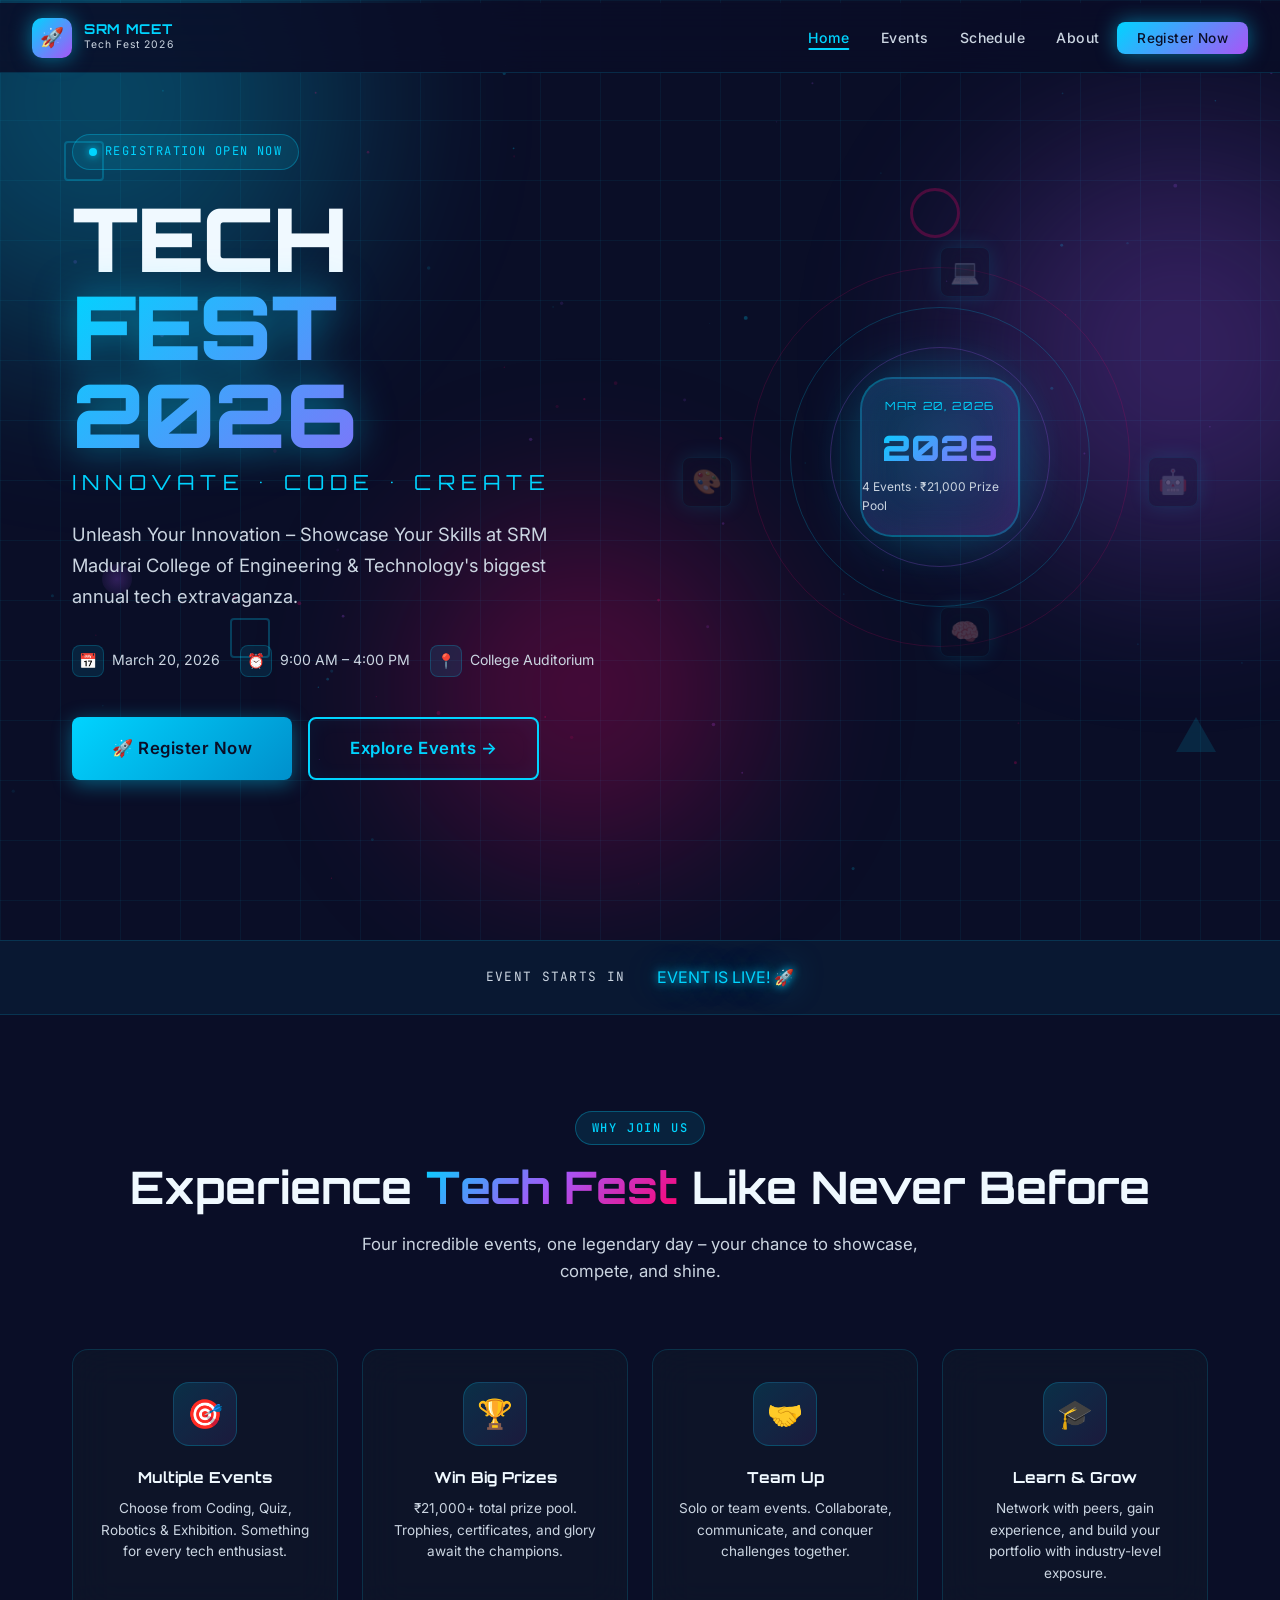
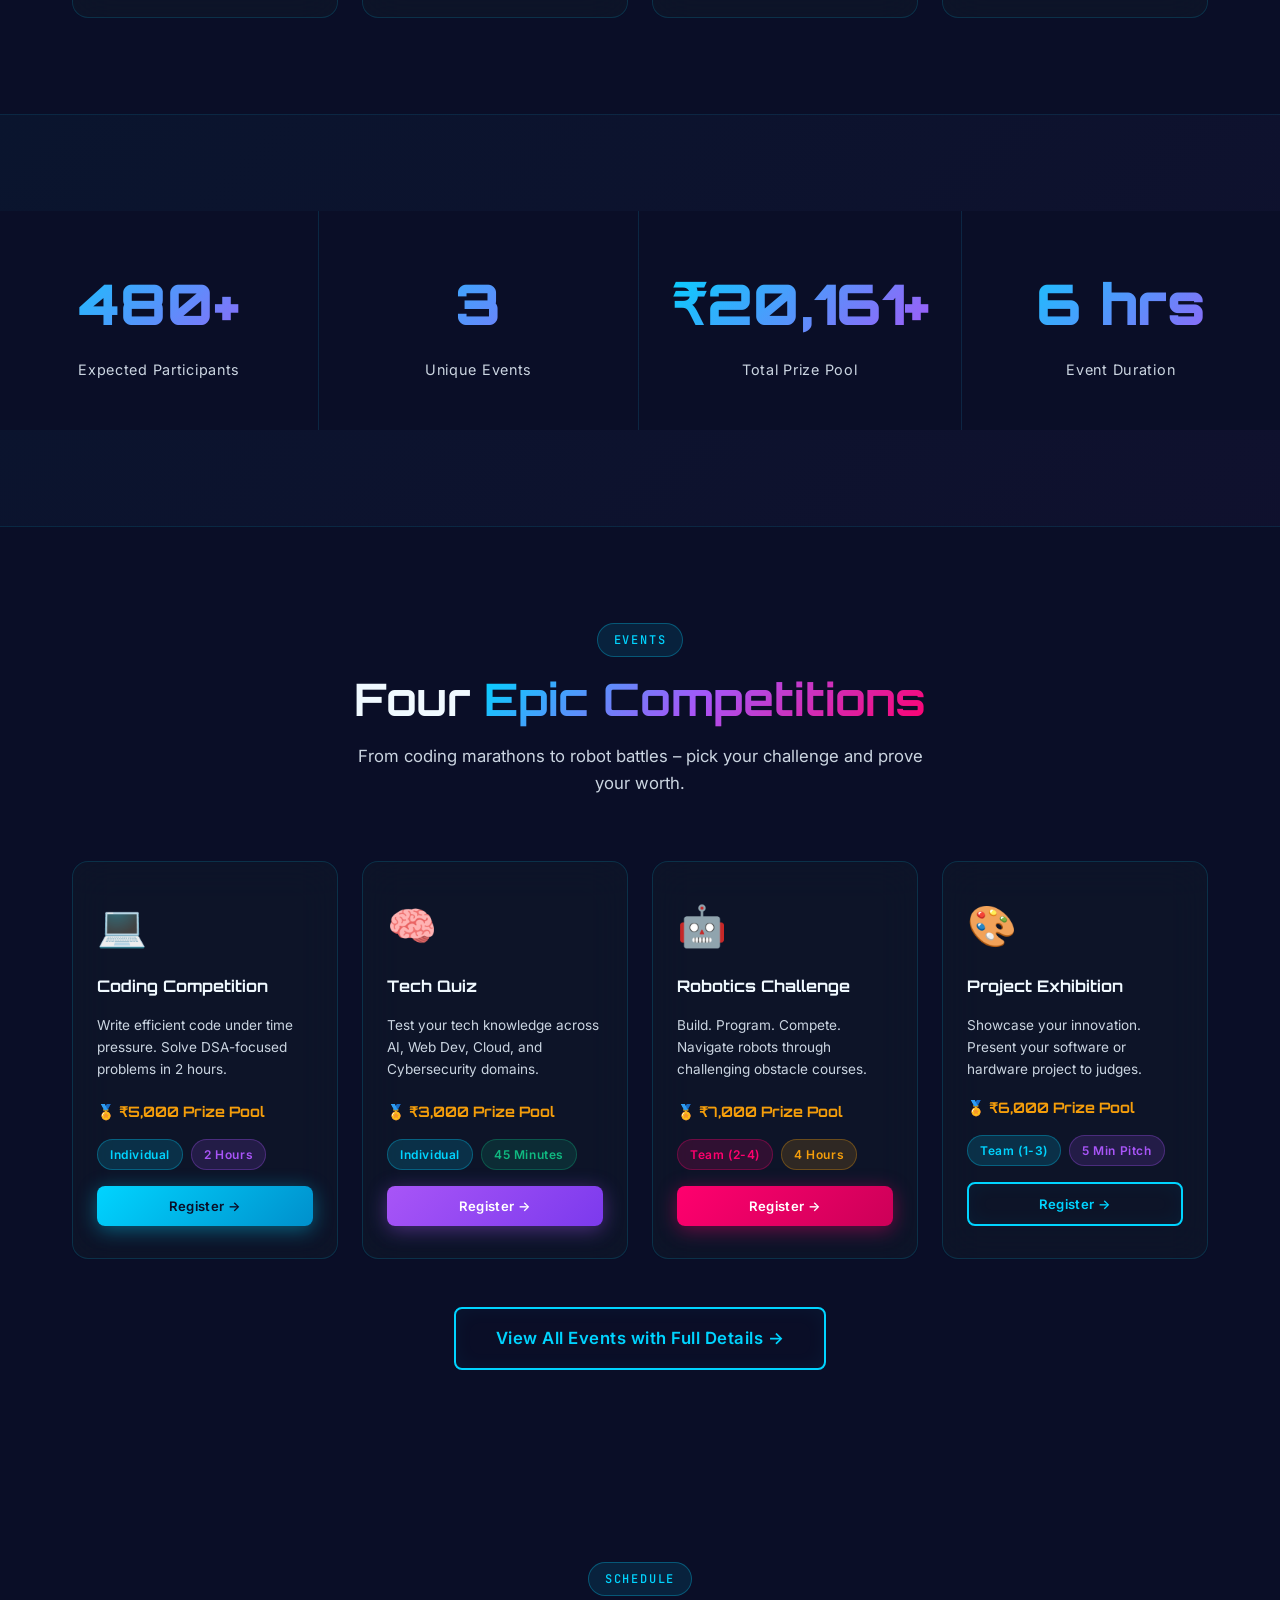
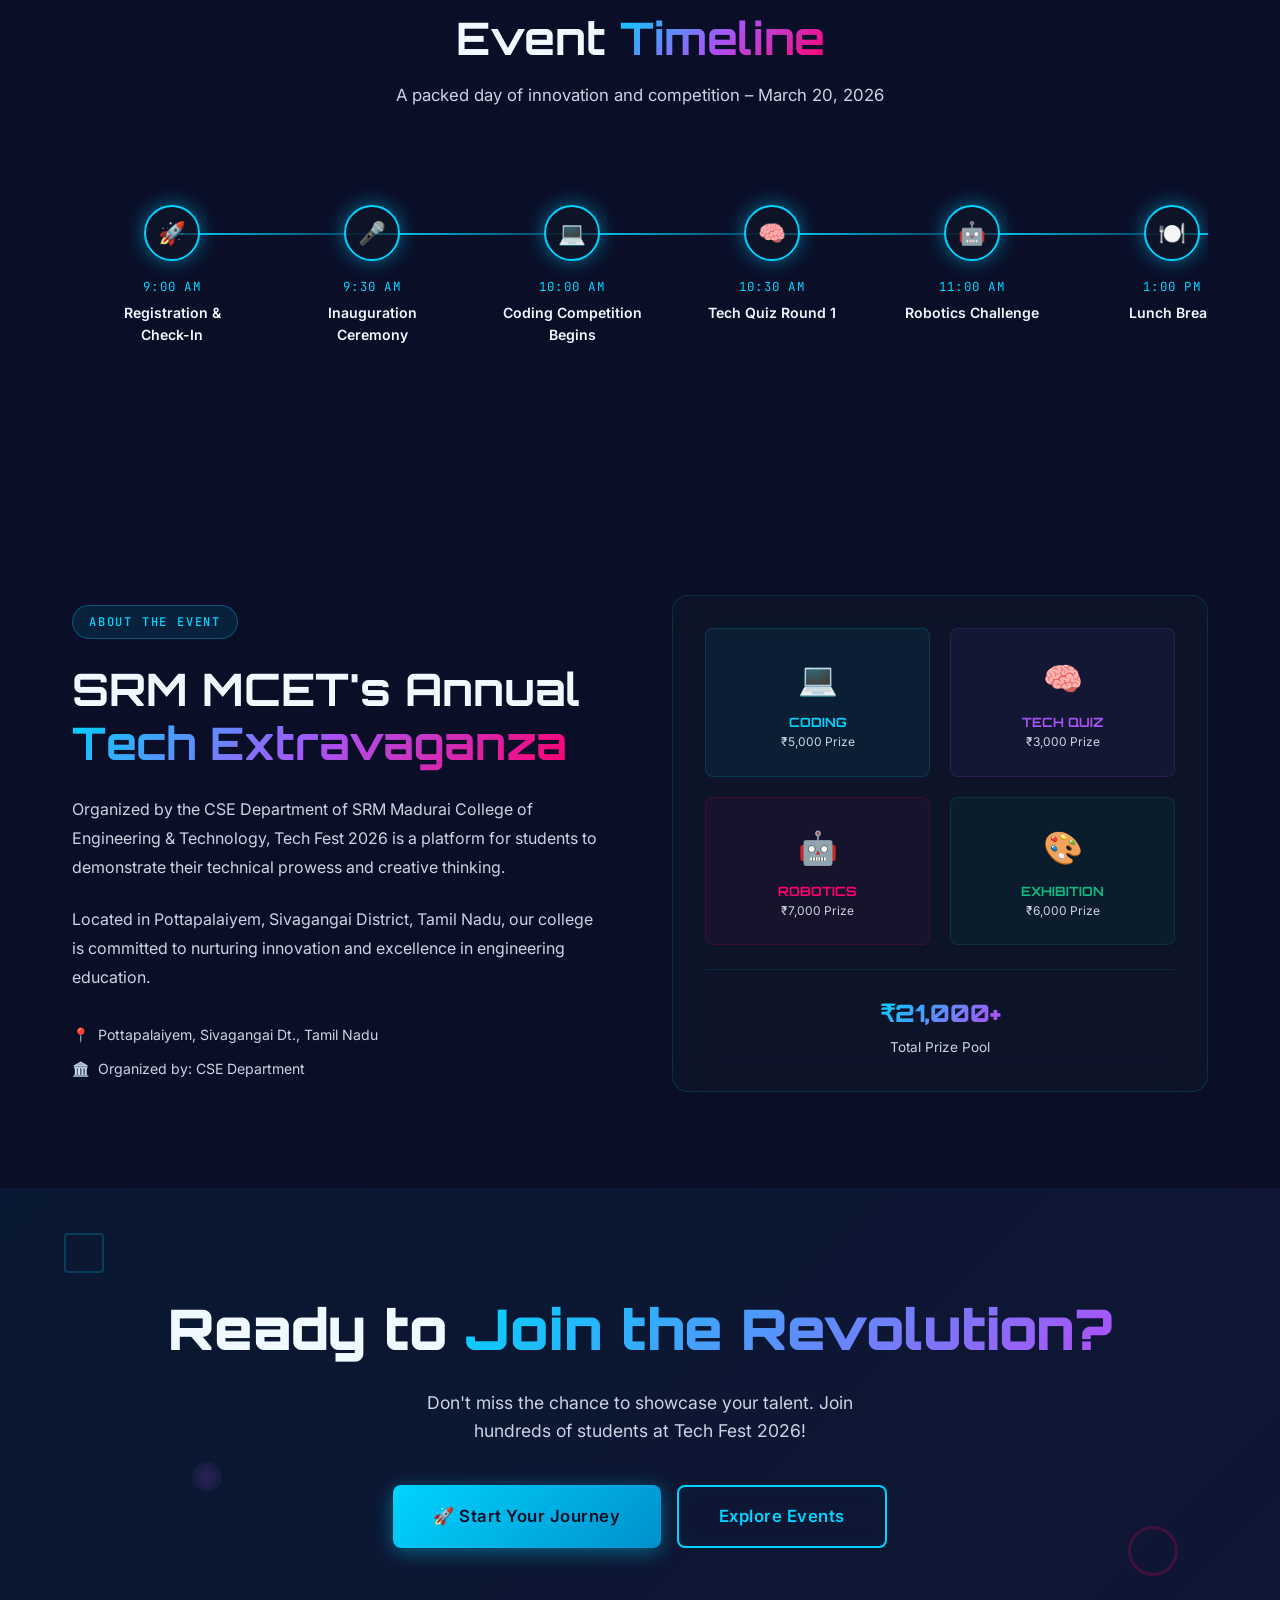
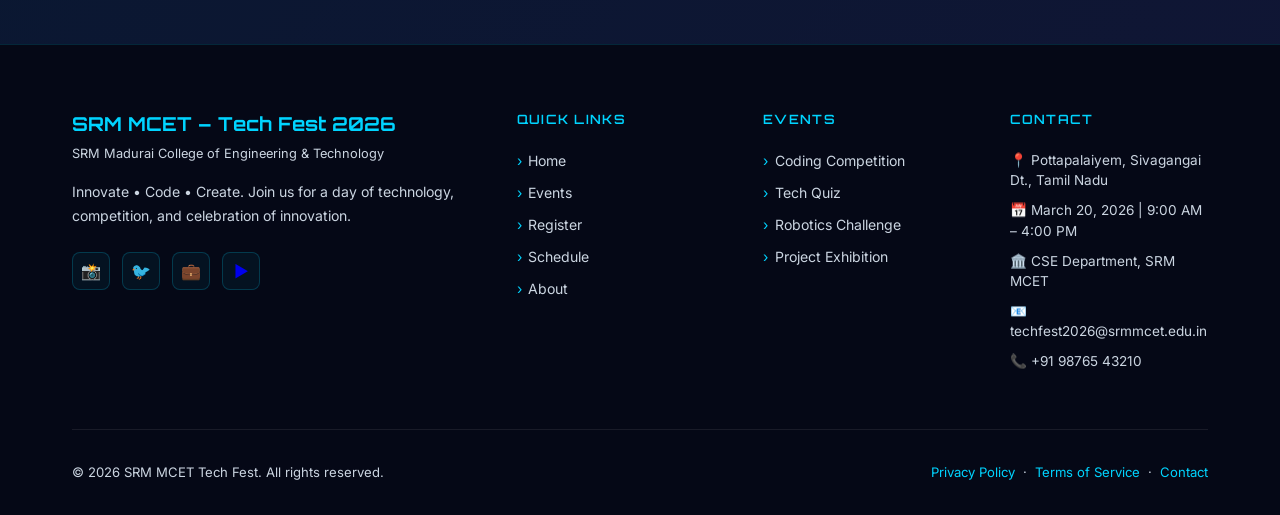
==== commit 31c730d0: "fix: change Kottapalaiyam to Pottapalaiyem" ====
--- a/index.html
+++ b/index.html
@@ -1,10 +1,12 @@
 <!DOCTYPE html>
 <html lang="en">
+
 <head>
   <meta charset="UTF-8" />
   <meta name="viewport" content="width=device-width, initial-scale=1.0" />
   <title>Tech Fest 2026 | SRM MCET – Innovate • Code • Create</title>
-  <meta name="description" content="Join Tech Fest 2026 at SRM Madurai College of Engineering & Technology on March 20, 2026. Compete in Coding, Quiz, Robotics & Project Exhibition!" />
+  <meta name="description"
+    content="Join Tech Fest 2026 at SRM Madurai College of Engineering & Technology on March 20, 2026. Compete in Coding, Quiz, Robotics & Project Exhibition!" />
   <link rel="stylesheet" href="styles.css" />
   <style>
     /* ── Hero ── */
@@ -24,21 +26,28 @@
     }
 
     .hero-grid {
-      position: absolute; inset: 0;
+      position: absolute;
+      inset: 0;
       background-image:
-        linear-gradient(rgba(0,212,255,0.06) 1px, transparent 1px),
-        linear-gradient(90deg, rgba(0,212,255,0.06) 1px, transparent 1px);
+        linear-gradient(rgba(0, 212, 255, 0.06) 1px, transparent 1px),
+        linear-gradient(90deg, rgba(0, 212, 255, 0.06) 1px, transparent 1px);
       background-size: 60px 60px;
       animation: gridMove 20s linear infinite;
     }
 
     @keyframes gridMove {
-      0% { background-position: 0 0; }
-      100% { background-position: 60px 60px; }
+      0% {
+        background-position: 0 0;
+      }
+
+      100% {
+        background-position: 60px 60px;
+      }
     }
 
     .hero-parallax {
-      position: absolute; inset: 0;
+      position: absolute;
+      inset: 0;
       will-change: transform, opacity;
     }
 
@@ -54,7 +63,9 @@
       align-items: center;
     }
 
-    .hero-left { padding: 4rem 0; }
+    .hero-left {
+      padding: 4rem 0;
+    }
 
     .hero-badge {
       display: inline-flex;
@@ -63,8 +74,8 @@
       font-family: var(--font-mono);
       font-size: 0.75rem;
       color: var(--primary);
-      background: rgba(0,212,255,0.1);
-      border: 1px solid rgba(0,212,255,0.3);
+      background: rgba(0, 212, 255, 0.1);
+      border: 1px solid rgba(0, 212, 255, 0.3);
       padding: 0.45rem 1rem;
       border-radius: 20px;
       letter-spacing: 0.12em;
@@ -74,7 +85,8 @@
     }
 
     .hero-badge-dot {
-      width: 8px; height: 8px;
+      width: 8px;
+      height: 8px;
       background: var(--primary);
       border-radius: 50%;
       box-shadow: 0 0 8px var(--primary);
@@ -90,7 +102,11 @@
       letter-spacing: -0.02em;
     }
 
-    .hero-title .line-1 { color: var(--text); display: block; }
+    .hero-title .line-1 {
+      color: var(--text);
+      display: block;
+    }
+
     .hero-title .line-2 {
       display: block;
       background: linear-gradient(135deg, var(--primary) 0%, var(--secondary) 50%, var(--accent) 100%);
@@ -99,7 +115,7 @@
       background-clip: text;
       background-size: 200% auto;
       animation: gradientShift 4s ease infinite;
-      filter: drop-shadow(0 0 20px rgba(0,212,255,0.5));
+      filter: drop-shadow(0 0 20px rgba(0, 212, 255, 0.5));
     }
 
     .hero-subtitle {
@@ -136,11 +152,14 @@
     }
 
     .hero-meta-item .icon {
-      width: 32px; height: 32px;
-      background: rgba(0,212,255,0.1);
-      border: 1px solid rgba(0,212,255,0.2);
+      width: 32px;
+      height: 32px;
+      background: rgba(0, 212, 255, 0.1);
+      border: 1px solid rgba(0, 212, 255, 0.2);
       border-radius: var(--radius-sm);
-      display: flex; align-items: center; justify-content: center;
+      display: flex;
+      align-items: center;
+      justify-content: center;
       font-size: 0.9rem;
     }
 
@@ -160,8 +179,9 @@
     }
 
     .hero-center-glow {
-      width: 250px; height: 250px;
-      background: radial-gradient(circle, rgba(0,212,255,0.15) 0%, transparent 70%);
+      width: 250px;
+      height: 250px;
+      background: radial-gradient(circle, rgba(0, 212, 255, 0.15) 0%, transparent 70%);
       border-radius: 50%;
       position: absolute;
       animation: floatSoft 4s ease-in-out infinite;
@@ -175,53 +195,79 @@
     }
 
     .hero-ring-1 {
-      width: 300px; height: 300px;
-      border-color: rgba(0,212,255,0.2);
+      width: 300px;
+      height: 300px;
+      border-color: rgba(0, 212, 255, 0.2);
       animation-duration: 20s;
     }
 
     .hero-ring-2 {
-      width: 220px; height: 220px;
-      border-color: rgba(168,85,247,0.25);
+      width: 220px;
+      height: 220px;
+      border-color: rgba(168, 85, 247, 0.25);
       animation-duration: 14s;
       animation-direction: reverse;
     }
 
     .hero-ring-3 {
-      width: 380px; height: 380px;
-      border-color: rgba(255,0,110,0.15);
+      width: 380px;
+      height: 380px;
+      border-color: rgba(255, 0, 110, 0.15);
       animation-duration: 28s;
     }
 
     .hero-orbit-item {
       position: absolute;
-      width: 50px; height: 50px;
+      width: 50px;
+      height: 50px;
       background: var(--card-bg);
-      border: 1px solid rgba(0,212,255,0.3);
+      border: 1px solid rgba(0, 212, 255, 0.3);
       border-radius: var(--radius-sm);
-      display: flex; align-items: center; justify-content: center;
+      display: flex;
+      align-items: center;
+      justify-content: center;
       font-size: 1.5rem;
       backdrop-filter: blur(10px);
       box-shadow: var(--glow-primary);
       animation: floatSoft 3s ease-in-out infinite;
     }
 
-    .orbit-1 { top: 30px; left: 50%; animation-delay: 0s; }
-    .orbit-2 { top: 50%; right: 10px; animation-delay: 0.7s; }
-    .orbit-3 { bottom: 40px; left: 50%; animation-delay: 1.4s; }
-    .orbit-4 { top: 50%; left: 10px; animation-delay: 2.1s; }
+    .orbit-1 {
+      top: 30px;
+      left: 50%;
+      animation-delay: 0s;
+    }
+
+    .orbit-2 {
+      top: 50%;
+      right: 10px;
+      animation-delay: 0.7s;
+    }
+
+    .orbit-3 {
+      bottom: 40px;
+      left: 50%;
+      animation-delay: 1.4s;
+    }
+
+    .orbit-4 {
+      top: 50%;
+      left: 10px;
+      animation-delay: 2.1s;
+    }
 
     .hero-center-badge {
-      width: 160px; height: 160px;
-      background: linear-gradient(135deg, rgba(0,212,255,0.15), rgba(168,85,247,0.15));
-      border: 2px solid rgba(0,212,255,0.3);
+      width: 160px;
+      height: 160px;
+      background: linear-gradient(135deg, rgba(0, 212, 255, 0.15), rgba(168, 85, 247, 0.15));
+      border: 2px solid rgba(0, 212, 255, 0.3);
       border-radius: var(--radius-xl);
       display: flex;
       flex-direction: column;
       align-items: center;
       justify-content: center;
       backdrop-filter: blur(20px);
-      box-shadow: 0 0 60px rgba(0,212,255,0.2), inset 0 0 40px rgba(168,85,247,0.1);
+      box-shadow: 0 0 60px rgba(0, 212, 255, 0.2), inset 0 0 40px rgba(168, 85, 247, 0.1);
       animation: floatSoft 5s ease-in-out infinite;
       z-index: 2;
     }
@@ -252,9 +298,9 @@
 
     /* ── Countdown Banner ── */
     .countdown-banner {
-      background: rgba(0,212,255,0.05);
-      border-top: 1px solid rgba(0,212,255,0.15);
-      border-bottom: 1px solid rgba(0,212,255,0.15);
+      background: rgba(0, 212, 255, 0.05);
+      border-top: 1px solid rgba(0, 212, 255, 0.15);
+      border-bottom: 1px solid rgba(0, 212, 255, 0.15);
       padding: 1.5rem 2rem;
       display: flex;
       justify-content: center;
@@ -288,7 +334,7 @@
       font-size: 2.2rem;
       font-weight: 700;
       color: var(--primary);
-      text-shadow: 0 0 20px rgba(0,212,255,0.6);
+      text-shadow: 0 0 20px rgba(0, 212, 255, 0.6);
       min-width: 2.5ch;
       text-align: center;
     }
@@ -314,12 +360,15 @@
     }
 
     .feature-icon {
-      width: 64px; height: 64px;
+      width: 64px;
+      height: 64px;
       margin: 0 auto 1.25rem;
-      background: linear-gradient(135deg, rgba(0,212,255,0.15), rgba(168,85,247,0.1));
-      border: 1px solid rgba(0,212,255,0.2);
+      background: linear-gradient(135deg, rgba(0, 212, 255, 0.15), rgba(168, 85, 247, 0.1));
+      border: 1px solid rgba(0, 212, 255, 0.2);
       border-radius: var(--radius-md);
-      display: flex; align-items: center; justify-content: center;
+      display: flex;
+      align-items: center;
+      justify-content: center;
       font-size: 1.8rem;
       transition: var(--transition);
     }
@@ -346,16 +395,16 @@
 
     /* ── Stats ── */
     .stats-section {
-      background: linear-gradient(135deg, rgba(0,212,255,0.03), rgba(168,85,247,0.03));
-      border-top: 1px solid rgba(0,212,255,0.1);
-      border-bottom: 1px solid rgba(0,212,255,0.1);
+      background: linear-gradient(135deg, rgba(0, 212, 255, 0.03), rgba(168, 85, 247, 0.03));
+      border-top: 1px solid rgba(0, 212, 255, 0.1);
+      border-bottom: 1px solid rgba(0, 212, 255, 0.1);
     }
 
     .stats-grid {
       display: grid;
       grid-template-columns: repeat(4, 1fr);
       gap: 1px;
-      background: rgba(0,212,255,0.1);
+      background: rgba(0, 212, 255, 0.1);
     }
 
     .stat-item {
@@ -383,7 +432,9 @@
     }
 
     /* ── Timeline ── */
-    .timeline-section { background: transparent; }
+    .timeline-section {
+      background: transparent;
+    }
 
     .timeline-scroll {
       overflow-x: auto;
@@ -392,7 +443,9 @@
       scrollbar-width: none;
     }
 
-    .timeline-scroll::-webkit-scrollbar { display: none; }
+    .timeline-scroll::-webkit-scrollbar {
+      display: none;
+    }
 
     .timeline-track {
       display: flex;
@@ -416,17 +469,22 @@
       left: 50%;
       right: -50%;
       height: 2px;
-      background: linear-gradient(90deg, var(--primary), rgba(0,212,255,0.2));
-    }
-
-    .timeline-item:last-child::before { display: none; }
+      background: linear-gradient(90deg, var(--primary), rgba(0, 212, 255, 0.2));
+    }
+
+    .timeline-item:last-child::before {
+      display: none;
+    }
 
     .timeline-dot {
-      width: 56px; height: 56px;
+      width: 56px;
+      height: 56px;
       border-radius: 50%;
       background: var(--card-bg);
       border: 2px solid var(--primary);
-      display: flex; align-items: center; justify-content: center;
+      display: flex;
+      align-items: center;
+      justify-content: center;
       font-size: 1.4rem;
       margin-bottom: 1rem;
       box-shadow: var(--glow-primary);
@@ -437,7 +495,7 @@
 
     .timeline-item:hover .timeline-dot {
       transform: scale(1.15);
-      box-shadow: 0 0 30px rgba(0,212,255,0.6);
+      box-shadow: 0 0 30px rgba(0, 212, 255, 0.6);
     }
 
     .timeline-time {
@@ -509,8 +567,9 @@
     }
 
     .cta-banner-bg {
-      position: absolute; inset: 0;
-      background: linear-gradient(135deg, rgba(0,212,255,0.05), rgba(168,85,247,0.08), rgba(255,0,110,0.05));
+      position: absolute;
+      inset: 0;
+      background: linear-gradient(135deg, rgba(0, 212, 255, 0.05), rgba(168, 85, 247, 0.08), rgba(255, 0, 110, 0.05));
       background-size: 400% 400%;
       animation: gradientShift 8s ease infinite;
     }
@@ -549,55 +608,102 @@
     }
 
     .shape-cube {
-      width: 40px; height: 40px;
+      width: 40px;
+      height: 40px;
       border: 2px solid var(--primary);
       border-radius: 4px;
       animation: float1 6s ease-in-out infinite;
     }
 
     .shape-sphere {
-      width: 30px; height: 30px;
+      width: 30px;
+      height: 30px;
       background: radial-gradient(circle, var(--secondary), transparent);
       border-radius: 50%;
       animation: float2 8s ease-in-out infinite;
     }
 
     .shape-ring {
-      width: 50px; height: 50px;
+      width: 50px;
+      height: 50px;
       border: 3px solid var(--accent);
       border-radius: 50%;
       animation: float3 10s ease-in-out infinite;
     }
 
     .shape-triangle {
-      width: 0; height: 0;
+      width: 0;
+      height: 0;
       border-left: 20px solid transparent;
       border-right: 20px solid transparent;
-      border-bottom: 35px solid rgba(0,212,255,0.5);
+      border-bottom: 35px solid rgba(0, 212, 255, 0.5);
       animation: float1 7s ease-in-out infinite reverse;
     }
 
     @media (max-width: 1024px) {
-      .features-grid { grid-template-columns: repeat(2, 1fr); }
-      .stats-grid { grid-template-columns: repeat(2, 1fr); }
-      .preview-events-grid { grid-template-columns: repeat(2, 1fr); }
+      .features-grid {
+        grid-template-columns: repeat(2, 1fr);
+      }
+
+      .stats-grid {
+        grid-template-columns: repeat(2, 1fr);
+      }
+
+      .preview-events-grid {
+        grid-template-columns: repeat(2, 1fr);
+      }
     }
 
     @media (max-width: 768px) {
-      .hero-content { grid-template-columns: 1fr; text-align: center; gap: 2rem; }
-      .hero-right { display: none; }
-      .hero-tagline { margin: 0 auto 2rem; }
-      .hero-meta { justify-content: center; }
-      .hero-ctas { justify-content: center; }
-      .features-grid { grid-template-columns: repeat(2, 1fr); }
-      .stats-grid { grid-template-columns: repeat(2, 1fr); }
-      .preview-events-grid { grid-template-columns: 1fr; }
-      .countdown-banner { gap: 1rem; }
-      #countdown { gap: 1rem; }
-      .countdown-num { font-size: 1.6rem; }
+      .hero-content {
+        grid-template-columns: 1fr;
+        text-align: center;
+        gap: 2rem;
+      }
+
+      .hero-right {
+        display: none;
+      }
+
+      .hero-tagline {
+        margin: 0 auto 2rem;
+      }
+
+      .hero-meta {
+        justify-content: center;
+      }
+
+      .hero-ctas {
+        justify-content: center;
+      }
+
+      .features-grid {
+        grid-template-columns: repeat(2, 1fr);
+      }
+
+      .stats-grid {
+        grid-template-columns: repeat(2, 1fr);
+      }
+
+      .preview-events-grid {
+        grid-template-columns: 1fr;
+      }
+
+      .countdown-banner {
+        gap: 1rem;
+      }
+
+      #countdown {
+        gap: 1rem;
+      }
+
+      .countdown-num {
+        font-size: 1.6rem;
+      }
     }
   </style>
 </head>
+
 <body>
   <!-- Scroll Progress -->
   <div id="scroll-progress"></div>
@@ -667,7 +773,8 @@
         </h1>
 
         <p class="hero-subtitle">Innovate &bull; Code &bull; Create</p>
-        <p class="hero-tagline">Unleash Your Innovation – Showcase Your Skills at SRM Madurai College of Engineering &amp; Technology's biggest annual tech extravaganza.</p>
+        <p class="hero-tagline">Unleash Your Innovation – Showcase Your Skills at SRM Madurai College of Engineering
+          &amp; Technology's biggest annual tech extravaganza.</p>
 
         <div class="hero-meta">
           <div class="hero-meta-item">
@@ -740,14 +847,16 @@
       <div class="section-header scroll-reveal">
         <div class="section-badge">Why Join Us</div>
         <h2 class="section-title">Experience <span class="gradient-text">Tech Fest</span> Like Never Before</h2>
-        <p class="section-subtitle">Four incredible events, one legendary day – your chance to showcase, compete, and shine.</p>
+        <p class="section-subtitle">Four incredible events, one legendary day – your chance to showcase, compete, and
+          shine.</p>
       </div>
 
       <div class="features-grid">
         <div class="glass-card feature-card scroll-reveal delay-100 magnetic-card">
           <div class="feature-icon">🎯</div>
           <div class="feature-title">Multiple Events</div>
-          <p class="feature-desc">Choose from Coding, Quiz, Robotics & Exhibition. Something for every tech enthusiast.</p>
+          <p class="feature-desc">Choose from Coding, Quiz, Robotics & Exhibition. Something for every tech enthusiast.
+          </p>
         </div>
         <div class="glass-card feature-card scroll-reveal delay-200 magnetic-card">
           <div class="feature-icon">🏆</div>
@@ -762,7 +871,8 @@
         <div class="glass-card feature-card scroll-reveal delay-400 magnetic-card">
           <div class="feature-icon">🎓</div>
           <div class="feature-title">Learn & Grow</div>
-          <p class="feature-desc">Network with peers, gain experience, and build your portfolio with industry-level exposure.</p>
+          <p class="feature-desc">Network with peers, gain experience, and build your portfolio with industry-level
+            exposure.</p>
         </div>
       </div>
     </div>
@@ -796,14 +906,16 @@
       <div class="section-header scroll-reveal">
         <div class="section-badge">Events</div>
         <h2 class="section-title">Four <span class="gradient-text">Epic Competitions</span></h2>
-        <p class="section-subtitle">From coding marathons to robot battles – pick your challenge and prove your worth.</p>
+        <p class="section-subtitle">From coding marathons to robot battles – pick your challenge and prove your worth.
+        </p>
       </div>
 
       <div class="preview-events-grid">
         <div class="glass-card preview-event-card scroll-reveal delay-100 magnetic-card">
           <div class="preview-event-icon">💻</div>
           <div class="preview-event-title">Coding Competition</div>
-          <p class="preview-event-desc">Write efficient code under time pressure. Solve DSA-focused problems in 2 hours.</p>
+          <p class="preview-event-desc">Write efficient code under time pressure. Solve DSA-focused problems in 2 hours.
+          </p>
           <div class="preview-event-prize">🏅 ₹5,000 Prize Pool</div>
           <div style="display:flex;gap:0.5rem;flex-wrap:wrap;">
             <span class="tag tag-cyan">Individual</span>
@@ -815,7 +927,8 @@
         <div class="glass-card preview-event-card scroll-reveal delay-200 magnetic-card">
           <div class="preview-event-icon">🧠</div>
           <div class="preview-event-title">Tech Quiz</div>
-          <p class="preview-event-desc">Test your tech knowledge across AI, Web Dev, Cloud, and Cybersecurity domains.</p>
+          <p class="preview-event-desc">Test your tech knowledge across AI, Web Dev, Cloud, and Cybersecurity domains.
+          </p>
           <div class="preview-event-prize">🏅 ₹3,000 Prize Pool</div>
           <div style="display:flex;gap:0.5rem;flex-wrap:wrap;">
             <span class="tag tag-cyan">Individual</span>
@@ -827,7 +940,8 @@
         <div class="glass-card preview-event-card scroll-reveal delay-300 magnetic-card">
           <div class="preview-event-icon">🤖</div>
           <div class="preview-event-title">Robotics Challenge</div>
-          <p class="preview-event-desc">Build. Program. Compete. Navigate robots through challenging obstacle courses.</p>
+          <p class="preview-event-desc">Build. Program. Compete. Navigate robots through challenging obstacle courses.
+          </p>
           <div class="preview-event-prize">🏅 ₹7,000 Prize Pool</div>
           <div style="display:flex;gap:0.5rem;flex-wrap:wrap;">
             <span class="tag tag-pink">Team (2-4)</span>
@@ -839,7 +953,8 @@
         <div class="glass-card preview-event-card scroll-reveal delay-400 magnetic-card">
           <div class="preview-event-icon">🎨</div>
           <div class="preview-event-title">Project Exhibition</div>
-          <p class="preview-event-desc">Showcase your innovation. Present your software or hardware project to judges.</p>
+          <p class="preview-event-desc">Showcase your innovation. Present your software or hardware project to judges.
+          </p>
           <div class="preview-event-prize">🏅 ₹6,000 Prize Pool</div>
           <div style="display:flex;gap:0.5rem;flex-wrap:wrap;">
             <span class="tag tag-cyan">Team (1-3)</span>
@@ -921,14 +1036,16 @@
             SRM MCET's Annual<br><span class="gradient-text">Tech Extravaganza</span>
           </h2>
           <p style="color:var(--text-muted);line-height:1.8;margin-bottom:1.5rem;">
-            Organized by the CSE Department of SRM Madurai College of Engineering & Technology, Tech Fest 2026 is a platform for students to demonstrate their technical prowess and creative thinking.
+            Organized by the CSE Department of SRM Madurai College of Engineering & Technology, Tech Fest 2026 is a
+            platform for students to demonstrate their technical prowess and creative thinking.
           </p>
           <p style="color:var(--text-muted);line-height:1.8;margin-bottom:2rem;">
-            Located in Kottapalaiyam, Sivagangai District, Tamil Nadu, our college is committed to nurturing innovation and excellence in engineering education.
+            Located in Pottapalaiyem, Sivagangai District, Tamil Nadu, our college is committed to nurturing innovation
+            and excellence in engineering education.
           </p>
           <div style="display:flex;gap:1rem;flex-wrap:wrap;">
             <div style="display:flex;align-items:center;gap:0.5rem;font-size:0.88rem;color:var(--text-muted);">
-              <span style="color:var(--primary);">📍</span> Kottapalaiyam, Sivagangai Dt., Tamil Nadu
+              <span style="color:var(--primary);">📍</span> Pottapalaiyem, Sivagangai Dt., Tamil Nadu
             </div>
           </div>
           <div style="display:flex;gap:1rem;flex-wrap:wrap;margin-top:0.75rem;">
@@ -941,30 +1058,41 @@
         <div class="scroll-reveal-right">
           <div class="glass-card" style="padding:2rem;animation:floatSoft 4s ease-in-out infinite;">
             <div style="display:grid;grid-template-columns:1fr 1fr;gap:1.25rem;">
-              <div style="text-align:center;padding:1.5rem;background:rgba(0,212,255,0.05);border-radius:var(--radius-sm);border:1px solid rgba(0,212,255,0.15);">
+              <div
+                style="text-align:center;padding:1.5rem;background:rgba(0,212,255,0.05);border-radius:var(--radius-sm);border:1px solid rgba(0,212,255,0.15);">
                 <div style="font-size:2rem;margin-bottom:0.5rem;">💻</div>
-                <div style="font-family:var(--font-display);font-size:0.8rem;font-weight:700;color:var(--primary);">CODING</div>
+                <div style="font-family:var(--font-display);font-size:0.8rem;font-weight:700;color:var(--primary);">
+                  CODING</div>
                 <div style="font-size:0.75rem;color:var(--text-muted);">₹5,000 Prize</div>
               </div>
-              <div style="text-align:center;padding:1.5rem;background:rgba(168,85,247,0.05);border-radius:var(--radius-sm);border:1px solid rgba(168,85,247,0.15);">
+              <div
+                style="text-align:center;padding:1.5rem;background:rgba(168,85,247,0.05);border-radius:var(--radius-sm);border:1px solid rgba(168,85,247,0.15);">
                 <div style="font-size:2rem;margin-bottom:0.5rem;">🧠</div>
-                <div style="font-family:var(--font-display);font-size:0.8rem;font-weight:700;color:var(--secondary);">TECH QUIZ</div>
+                <div style="font-family:var(--font-display);font-size:0.8rem;font-weight:700;color:var(--secondary);">
+                  TECH QUIZ</div>
                 <div style="font-size:0.75rem;color:var(--text-muted);">₹3,000 Prize</div>
               </div>
-              <div style="text-align:center;padding:1.5rem;background:rgba(255,0,110,0.05);border-radius:var(--radius-sm);border:1px solid rgba(255,0,110,0.15);">
+              <div
+                style="text-align:center;padding:1.5rem;background:rgba(255,0,110,0.05);border-radius:var(--radius-sm);border:1px solid rgba(255,0,110,0.15);">
                 <div style="font-size:2rem;margin-bottom:0.5rem;">🤖</div>
-                <div style="font-family:var(--font-display);font-size:0.8rem;font-weight:700;color:var(--accent);">ROBOTICS</div>
+                <div style="font-family:var(--font-display);font-size:0.8rem;font-weight:700;color:var(--accent);">
+                  ROBOTICS</div>
                 <div style="font-size:0.75rem;color:var(--text-muted);">₹7,000 Prize</div>
               </div>
-              <div style="text-align:center;padding:1.5rem;background:rgba(16,185,129,0.05);border-radius:var(--radius-sm);border:1px solid rgba(16,185,129,0.15);">
+              <div
+                style="text-align:center;padding:1.5rem;background:rgba(16,185,129,0.05);border-radius:var(--radius-sm);border:1px solid rgba(16,185,129,0.15);">
                 <div style="font-size:2rem;margin-bottom:0.5rem;">🎨</div>
-                <div style="font-family:var(--font-display);font-size:0.8rem;font-weight:700;color:var(--success);">EXHIBITION</div>
+                <div style="font-family:var(--font-display);font-size:0.8rem;font-weight:700;color:var(--success);">
+                  EXHIBITION</div>
                 <div style="font-size:0.75rem;color:var(--text-muted);">₹6,000 Prize</div>
               </div>
             </div>
-            <div style="text-align:center;margin-top:1.5rem;padding-top:1.5rem;border-top:1px solid rgba(0,212,255,0.1);">
-              <span style="font-family:var(--font-display);font-size:1.5rem;font-weight:900;" class="gradient-text">₹21,000+</span>
-              <span style="color:var(--text-muted);font-size:0.85rem;display:block;margin-top:0.25rem;">Total Prize Pool</span>
+            <div
+              style="text-align:center;margin-top:1.5rem;padding-top:1.5rem;border-top:1px solid rgba(0,212,255,0.1);">
+              <span style="font-family:var(--font-display);font-size:1.5rem;font-weight:900;"
+                class="gradient-text">₹21,000+</span>
+              <span style="color:var(--text-muted);font-size:0.85rem;display:block;margin-top:0.25rem;">Total Prize
+                Pool</span>
             </div>
           </div>
         </div>
@@ -982,7 +1110,8 @@
 
     <div class="scroll-reveal">
       <h2 class="cta-banner-title">Ready to <span class="gradient-text">Join the Revolution?</span></h2>
-      <p class="cta-banner-subtitle">Don't miss the chance to showcase your talent. Join hundreds of students at Tech Fest 2026!</p>
+      <p class="cta-banner-subtitle">Don't miss the chance to showcase your talent. Join hundreds of students at Tech
+        Fest 2026!</p>
       <div class="cta-btns">
         <a href="register.html" class="btn btn-primary btn-lg">🚀 Start Your Journey</a>
         <a href="events.html" class="btn btn-secondary btn-lg">Explore Events</a>
@@ -997,7 +1126,8 @@
         <div class="footer-brand">
           <div class="brand-name">SRM MCET – Tech Fest 2026</div>
           <div class="brand-college">SRM Madurai College of Engineering & Technology</div>
-          <p class="footer-desc">Innovate • Code • Create. Join us for a day of technology, competition, and celebration of innovation.</p>
+          <p class="footer-desc">Innovate • Code • Create. Join us for a day of technology, competition, and celebration
+            of innovation.</p>
           <div class="social-links">
             <a href="#" class="social-link" title="Instagram">📸</a>
             <a href="#" class="social-link" title="Twitter/X">🐦</a>
@@ -1029,7 +1159,7 @@
 
         <div class="footer-contact">
           <div class="footer-heading">Contact</div>
-          <p>📍 Kottapalaiyam, Sivagangai Dt., Tamil Nadu</p>
+          <p>📍 Pottapalaiyem, Sivagangai Dt., Tamil Nadu</p>
           <p>📅 March 20, 2026 | 9:00 AM – 4:00 PM</p>
           <p>🏛️ CSE Department, SRM MCET</p>
           <p>📧 techfest2026@srmmcet.edu.in</p>
@@ -1071,4 +1201,5 @@
     }
   </script>
 </body>
-</html>
+
+</html>
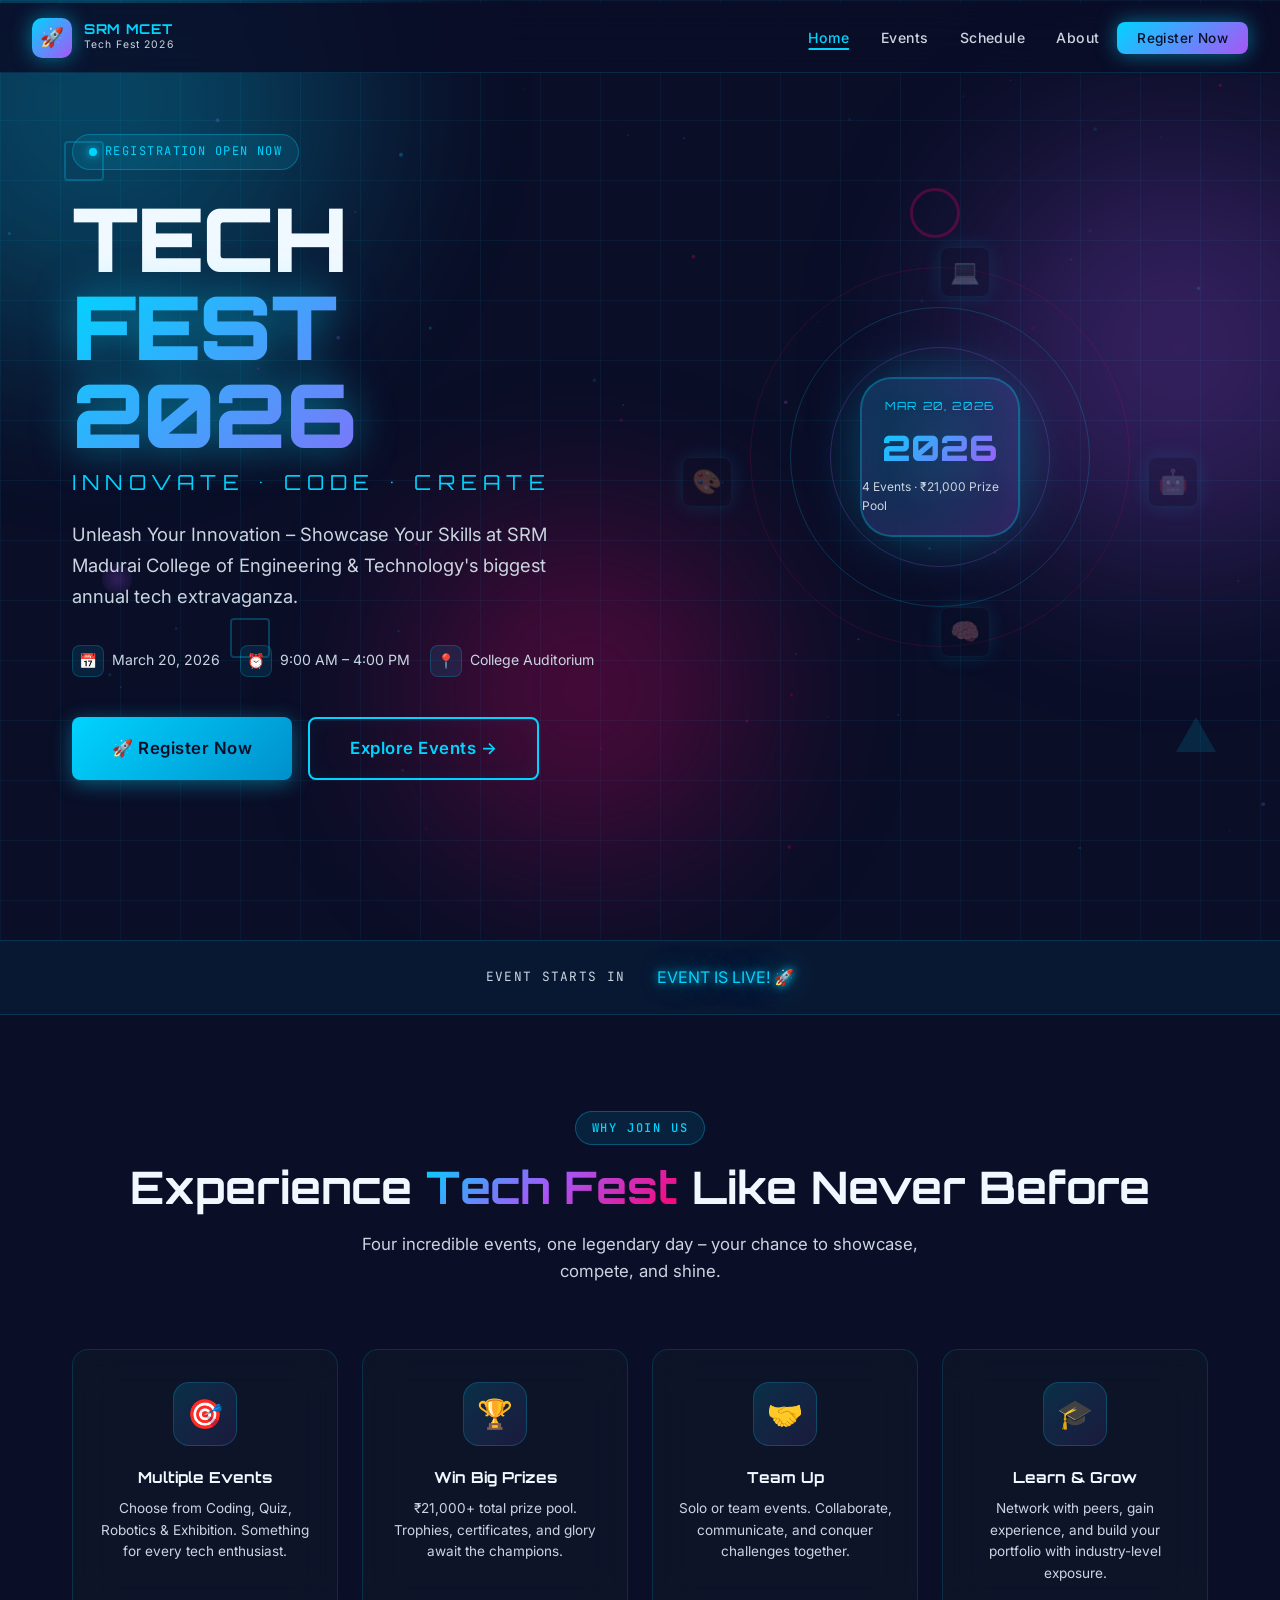
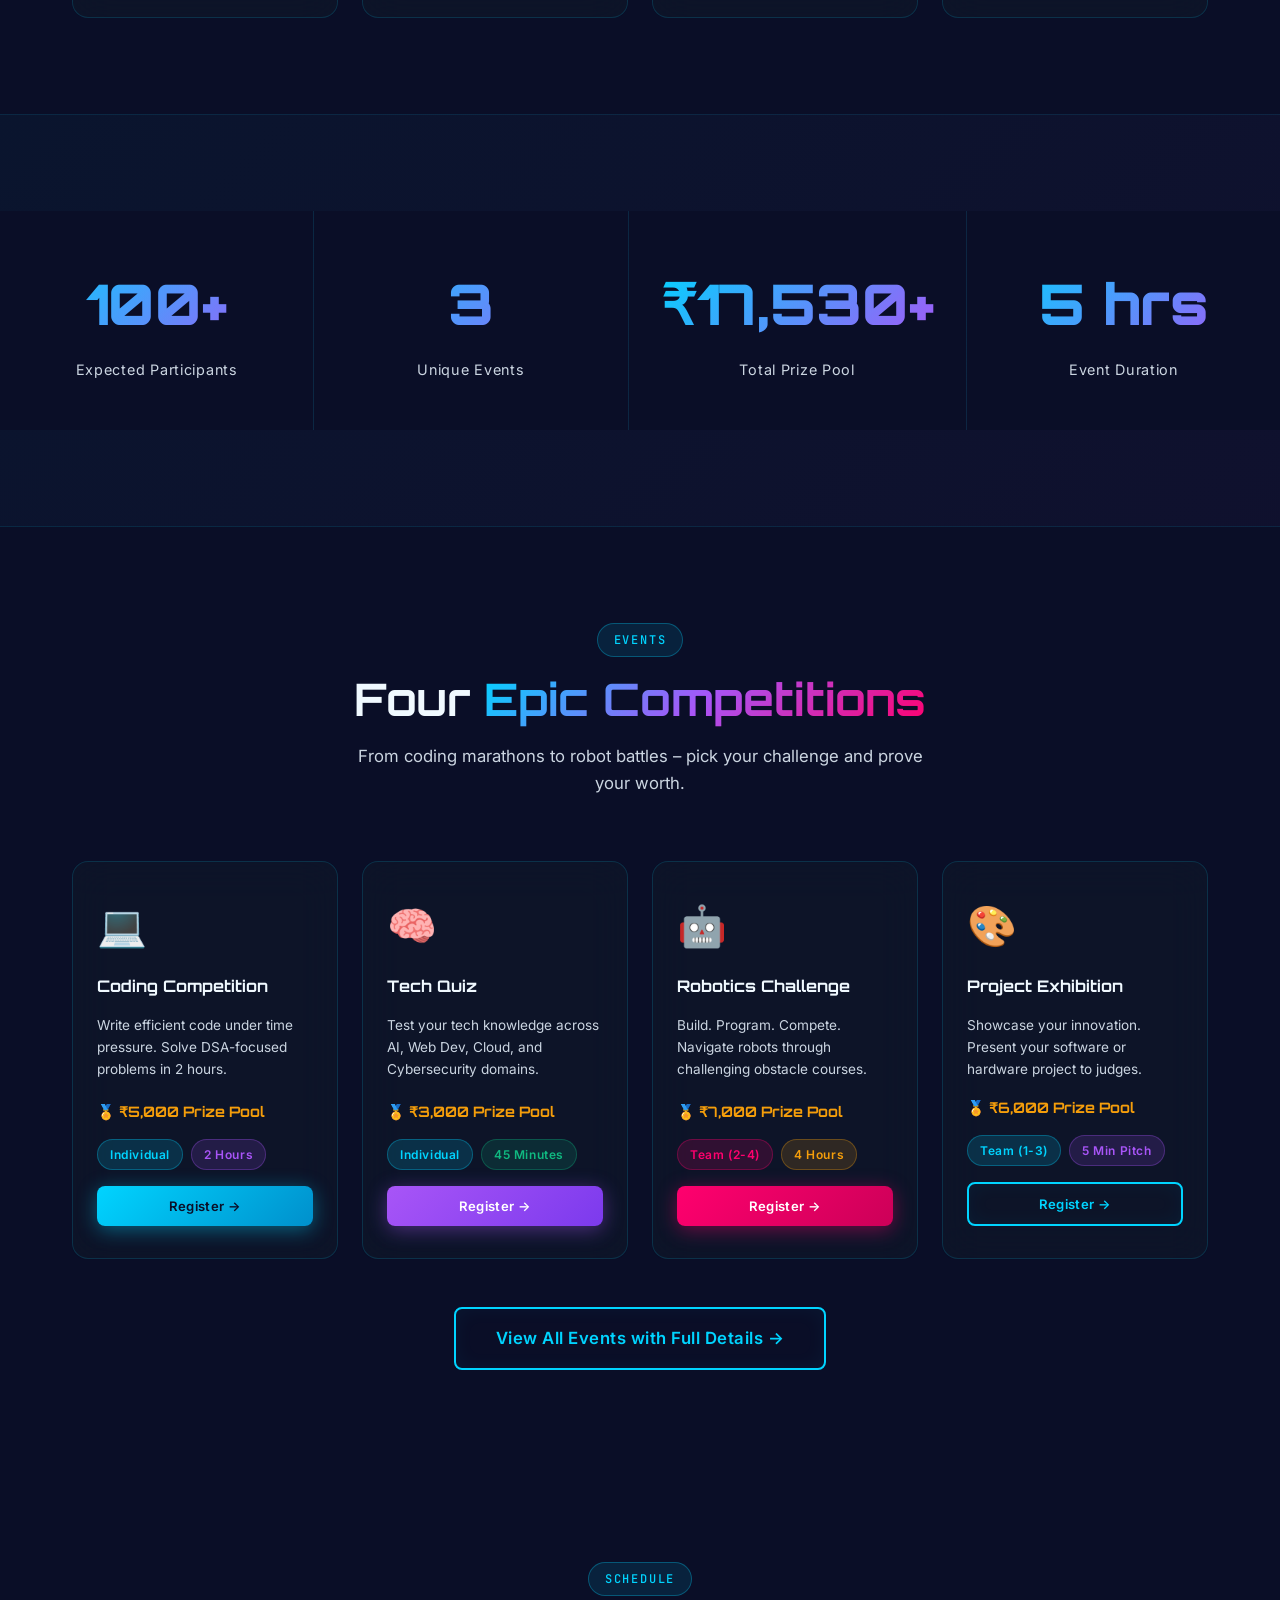
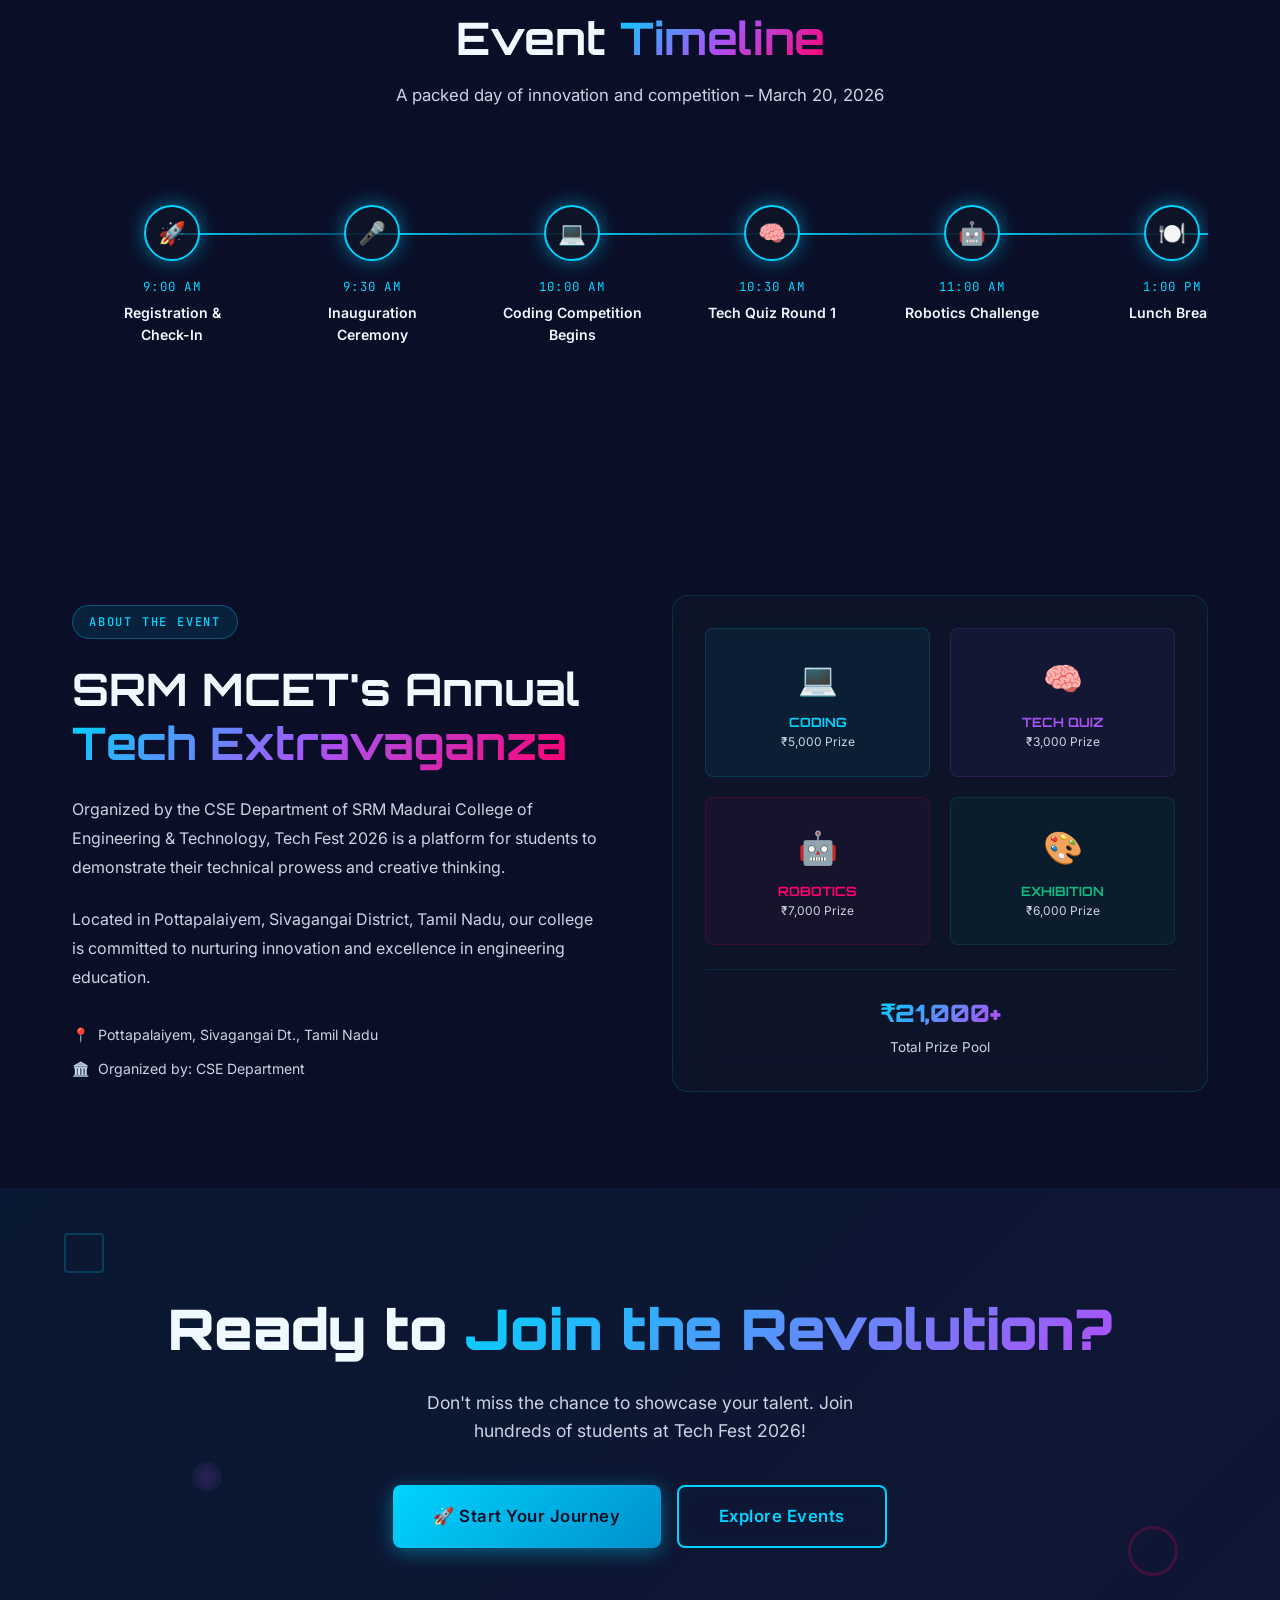
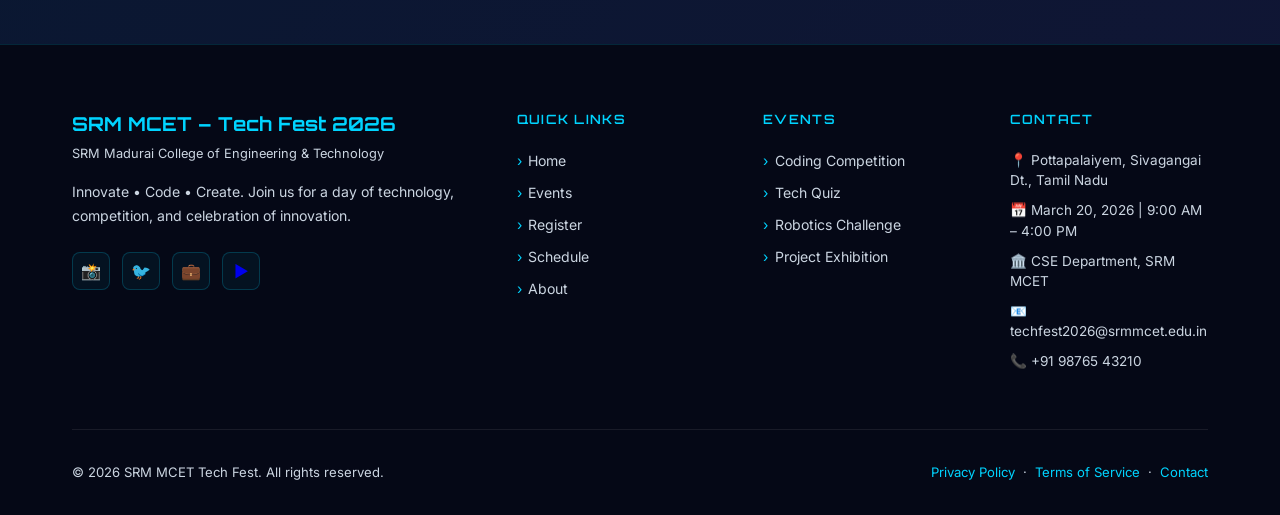
==== commit 43773494: "date changed" ====
--- a/index.html
+++ b/index.html
@@ -882,7 +882,7 @@
   <section class="stats-section" id="stats">
     <div class="stats-grid">
       <div class="stat-item scroll-scale">
-        <span class="stat-number" data-counter="500" data-suffix="+">0</span>
+        <span class="stat-number" data-counter="120" data-suffix="+">0</span>
         <span class="stat-label">Expected Participants</span>
       </div>
       <div class="stat-item scroll-scale delay-100">
